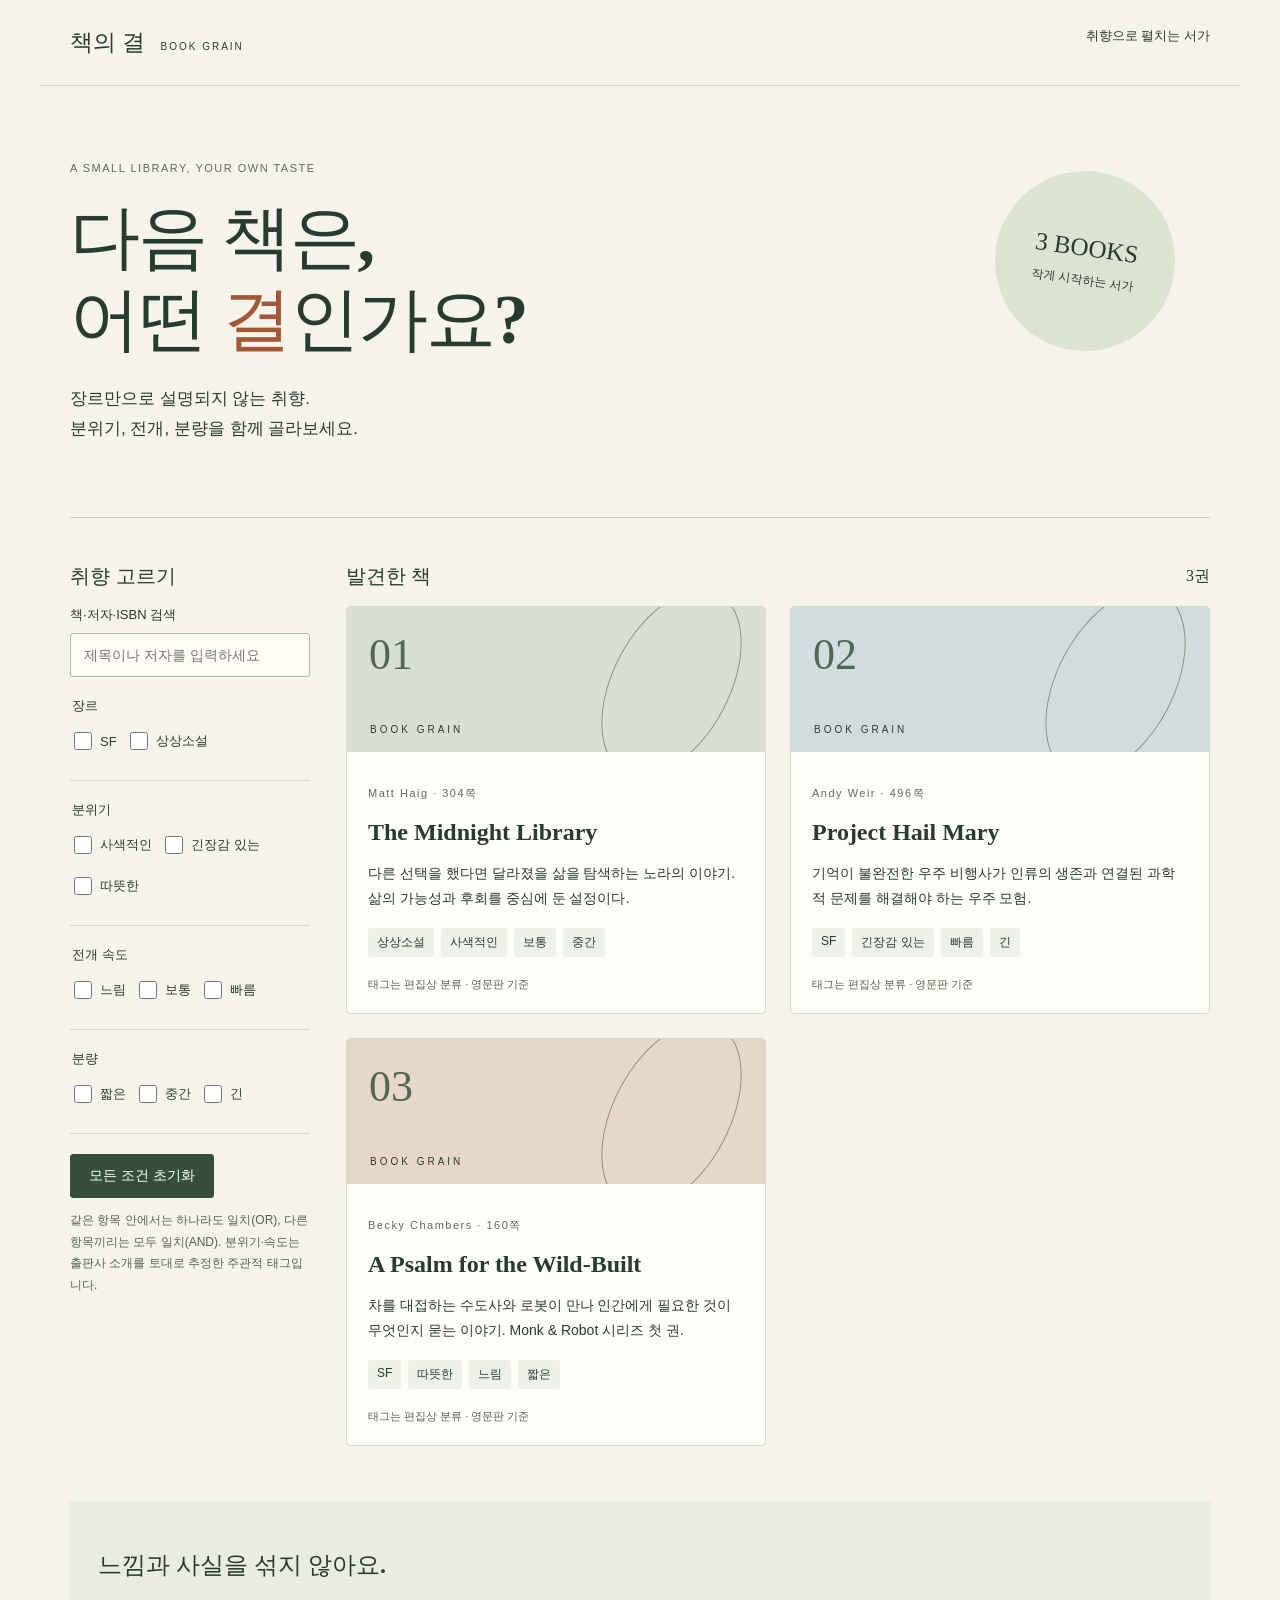
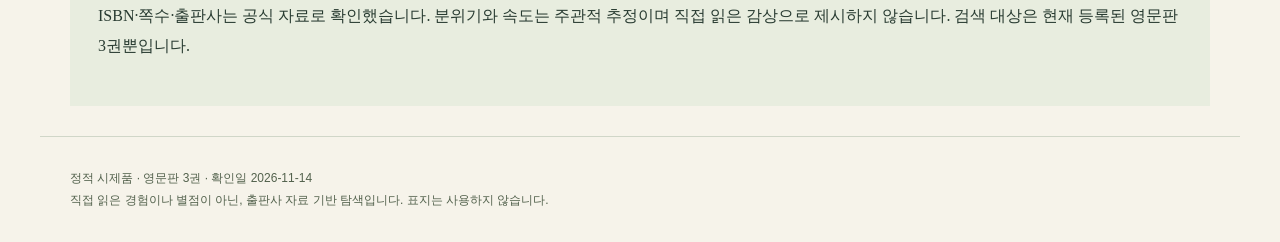
==== index.html @ 7c92354d "Deploy static book tag discovery prototype" ====
<!doctype html><html lang="ko"><head><meta name="robots" content="noindex,nofollow"><meta charset="utf-8"><meta name="viewport" content="width=device-width, initial-scale=1"><meta name="description" content="장르와 분위기를 함께 골라 찾는 작은 책 탐색 도서관. 공식 서지정보와 주관적 태그를 구분합니다."><title>취향으로 찾는 책 · 책의 결</title><link rel="stylesheet" href="./style.css"></head><body><a class="skip" href="#main">본문으로</a><header><a class="brand" href="./index.html">책의 결 <small>BOOK GRAIN</small></a><span>취향으로 펼치는 서가</span></header><main id="main"><section class="hero"><p class="eyebrow">A SMALL LIBRARY, YOUR OWN TASTE</p><h1>다음 책은,<br>어떤 <em>결</em>인가요?</h1><p class="lead">장르만으로 설명되지 않는 취향.<br>분위기, 전개, 분량을 함께 골라보세요.</p><div class="seal">3 BOOKS<br><small>작게 시작하는 서가</small></div></section><section class="workspace"><aside><h2>취향 고르기</h2><label class="searchlabel" for="q">책·저자·ISBN 검색</label><input id="q" type="search" placeholder="제목이나 저자를 입력하세요"><fieldset><legend>장르</legend><label><input type="checkbox" value="SF" name="genre"><span>SF</span></label><label><input type="checkbox" value="상상소설" name="genre"><span>상상소설</span></label></fieldset><fieldset><legend>분위기</legend><label><input type="checkbox" value="사색적인" name="mood"><span>사색적인</span></label><label><input type="checkbox" value="긴장감 있는" name="mood"><span>긴장감 있는</span></label><label><input type="checkbox" value="따뜻한" name="mood"><span>따뜻한</span></label></fieldset><fieldset><legend>전개 속도</legend><label><input type="checkbox" value="느림" name="pace"><span>느림</span></label><label><input type="checkbox" value="보통" name="pace"><span>보통</span></label><label><input type="checkbox" value="빠름" name="pace"><span>빠름</span></label></fieldset><fieldset><legend>분량</legend><label><input type="checkbox" value="짧은" name="length"><span>짧은</span></label><label><input type="checkbox" value="중간" name="length"><span>중간</span></label><label><input type="checkbox" value="긴" name="length"><span>긴</span></label></fieldset><button id="reset" type="button">모든 조건 초기화</button><p class="hint">같은 항목 안에서는 하나라도 일치(OR), 다른 항목끼리는 모두 일치(AND). 분위기·속도는 출판사 소개를 토대로 추정한 주관적 태그입니다.</p></aside><section class="results" aria-label="도서 목록"><div class="resulthead"><h2>발견한 책</h2><p id="count" role="status" aria-live="polite">3권</p></div><div id="empty" hidden>조건에 맞는 책이 없습니다. 태그를 줄이거나 초기화해 보세요.</div><div class="grid"><article class="card" data-search="The Midnight Library Matt Haig 9780525559498 상상소설 사색적인 보통 중간" data-tags="상상소설|사색적인|보통|중간"><div class="art art0" aria-hidden="true"><span>01</span><i>BOOK GRAIN</i></div><div class="cardbody"><p class="eyebrow">Matt Haig · 304쪽</p><h2><a href="books/midnight/index.html">The Midnight Library</a></h2><p>다른 선택을 했다면 달라졌을 삶을 탐색하는 노라의 이야기. 삶의 가능성과 후회를 중심에 둔 설정이다.</p><div class="tags"><span>상상소설</span><span>사색적인</span><span>보통</span><span>중간</span></div><small>태그는 편집상 분류 · 영문판 기준</small></div></article><article class="card" data-search="Project Hail Mary Andy Weir 9781529157468 SF 긴장감 있는 빠름 긴" data-tags="SF|긴장감 있는|빠름|긴"><div class="art art1" aria-hidden="true"><span>02</span><i>BOOK GRAIN</i></div><div class="cardbody"><p class="eyebrow">Andy Weir · 496쪽</p><h2><a href="books/hail-mary/index.html">Project Hail Mary</a></h2><p>기억이 불완전한 우주 비행사가 인류의 생존과 연결된 과학적 문제를 해결해야 하는 우주 모험.</p><div class="tags"><span>SF</span><span>긴장감 있는</span><span>빠름</span><span>긴</span></div><small>태그는 편집상 분류 · 영문판 기준</small></div></article><article class="card" data-search="A Psalm for the Wild-Built Becky Chambers 9781250236210 SF 따뜻한 느림 짧은" data-tags="SF|따뜻한|느림|짧은"><div class="art art2" aria-hidden="true"><span>03</span><i>BOOK GRAIN</i></div><div class="cardbody"><p class="eyebrow">Becky Chambers · 160쪽</p><h2><a href="books/psalm/index.html">A Psalm for the Wild-Built</a></h2><p>차를 대접하는 수도사와 로봇이 만나 인간에게 필요한 것이 무엇인지 묻는 이야기. Monk & Robot 시리즈 첫 권.</p><div class="tags"><span>SF</span><span>따뜻한</span><span>느림</span><span>짧은</span></div><small>태그는 편집상 분류 · 영문판 기준</small></div></article></div></section></section><section class="note"><h2>느낌과 사실을 섞지 않아요.</h2><p>ISBN·쪽수·출판사는 공식 자료로 확인했습니다. 분위기와 속도는 주관적 추정이며 직접 읽은 감상으로 제시하지 않습니다. 검색 대상은 현재 등록된 영문판 3권뿐입니다.</p></section><noscript><p>자바스크립트가 꺼져 있어 필터는 작동하지 않습니다. 모든 책의 상세 링크는 이용할 수 있습니다.</p></noscript></main><footer>정적 시제품 · 영문판 3권 · 확인일 2026-11-14<br>직접 읽은 경험이나 별점이 아닌, 출판사 자료 기반 탐색입니다. 표지는 사용하지 않습니다.</footer><script src="./app.js" defer></script></body></html>
---- style.css ----
:root{font-family:Georgia,'Noto Serif',serif;color:#283b31;background:#f6f3ea;font-synthesis:none}*{box-sizing:border-box}body{margin:0}a{color:inherit;text-underline-offset:4px}header,main,footer{max-width:1200px;margin:auto}header{padding:27px 30px;display:flex;justify-content:space-between;border-bottom:1px solid #d2d7c9;gap:16px}header>span{font:13px sans-serif}.brand{font-size:23px;font-weight:bold;text-decoration:none}.brand small{font:10px sans-serif;letter-spacing:2px;margin-left:10px}main{padding:0 30px}.hero{position:relative;padding:65px 0 55px}.eyebrow{font:11px sans-serif;letter-spacing:1.5px;color:#5c6d5d}h1{font-size:clamp(38px,6vw,70px);line-height:1.17;letter-spacing:-2px;margin:23px 0}h1 em{color:#a05836}.lead{font:17px/1.8 sans-serif}.seal{position:absolute;right:35px;top:85px;width:180px;height:180px;border-radius:50%;background:#dce3d3;display:flex;flex-direction:column;justify-content:center;align-items:center;font-size:25px;transform:rotate(8deg)}.seal small{font:12px sans-serif;margin-top:10px}.workspace{display:grid;grid-template-columns:240px 1fr;gap:36px;border-top:1px solid #c9cebf;padding-top:28px}aside h2,.resulthead h2{font-size:20px}aside{font-family:sans-serif}.searchlabel{font-size:13px;display:block;margin-bottom:9px}input[type=search]{width:100%;padding:13px;border:1px solid #aebaa8;border-radius:3px;background:#fffcf6;font:14px sans-serif;min-width:0}fieldset{border:0;border-bottom:1px solid #d3d8ca;margin:20px 0;padding:0 0 14px}legend{font-size:13px;font-weight:bold;margin-bottom:10px}fieldset label{display:inline-flex;align-items:center;gap:5px;font-size:13px;margin:0 9px 9px 0;min-height:32px;cursor:pointer}input[type=checkbox]{accent-color:#354f3c;width:18px;height:18px}button{font:14px sans-serif;padding:12px 18px;border:1px solid #354f3c;background:#354f3c;color:#fff;border-radius:3px;cursor:pointer}.hint{font:12px/1.8 sans-serif;color:#53634f}.resulthead{display:flex;align-items:center;justify-content:space-between}.grid{display:grid;grid-template-columns:repeat(2,minmax(0,1fr));gap:24px}.card{background:#fffdf7;border:1px solid #d4d9cb;border-radius:4px;overflow:hidden}.art{height:145px;background:#d9dfd0;position:relative;padding:22px;overflow:hidden}.art:after{content:'';position:absolute;width:115px;height:200px;border:1px solid #82957d;transform:rotate(28deg);right:35px;top:-25px;border-radius:50%}.art1{background:#d1dcdf}.art2{background:#e6d7c7}.art span{font-size:44px;color:#526754}.art i{position:absolute;bottom:17px;left:23px;letter-spacing:3px;font:10px sans-serif}.cardbody{padding:21px}.card h2{font-size:24px;line-height:1.2;margin:14px 0}.card h2 a{text-decoration:none}.card h2 a:hover{text-decoration:underline}.card p{font:14px/1.8 sans-serif}.card .eyebrow{font-size:11px}.tags{display:flex;flex-wrap:wrap;gap:7px;margin:17px 0}.tags span{font:12px sans-serif;background:#eef1e7;padding:6px 9px;border-radius:3px}.card small{font:11px sans-serif;color:#53634f}.note{margin:55px 0 30px;padding:28px;background:#e8eddf}.note p,.detail p{line-height:1.9}.detail{max-width:780px;padding:35px 0}.detail h1{font-size:48px;overflow-wrap:anywhere}.detail h2{margin-top:35px}dl{display:grid;grid-template-columns:140px 1fr;border-top:1px solid #c9cebf}dt,dd{padding:12px 0;border-bottom:1px solid #c9cebf;margin:0}footer{padding:30px;font:12px/1.9 sans-serif;border-top:1px solid #d0d6c8;color:#52614c}[hidden]{display:none!important}.skip{position:absolute;left:-9999px}.skip:focus{left:12px;top:12px;background:white;padding:15px;z-index:3}:focus-visible{outline:3px solid #ae6034;outline-offset:4px}#empty{padding:35px;border:1px dashed #798970;font:16px/1.7 sans-serif}@media(max-width:700px){header{padding:20px}header>span{display:none}main{padding:0 20px}.hero{padding:35px 0}.seal{display:none}.workspace{grid-template-columns:1fr;gap:15px}.grid{grid-template-columns:1fr}fieldset{display:block;margin:13px 0}.detail h1{font-size:36px}.note{padding:20px}dl{grid-template-columns:105px 1fr}.card h2{overflow-wrap:anywhere}footer{padding:20px}}
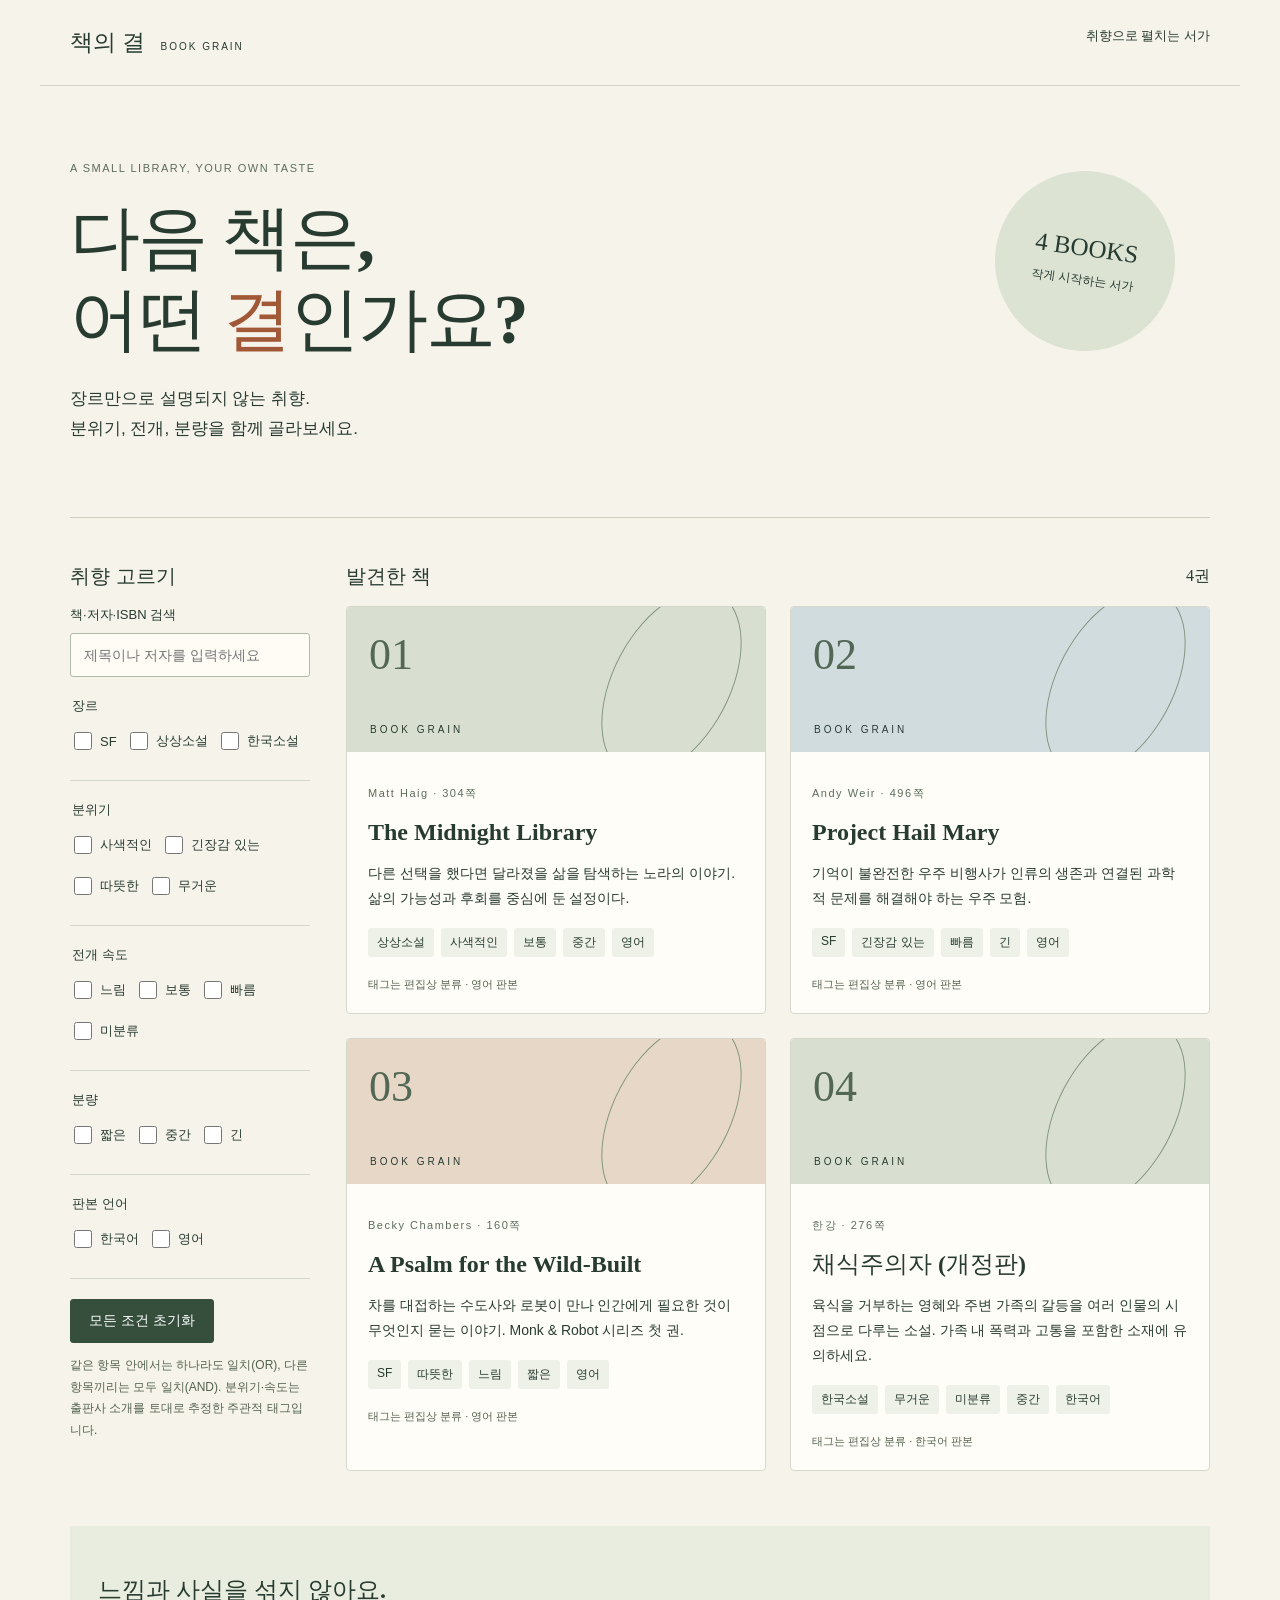
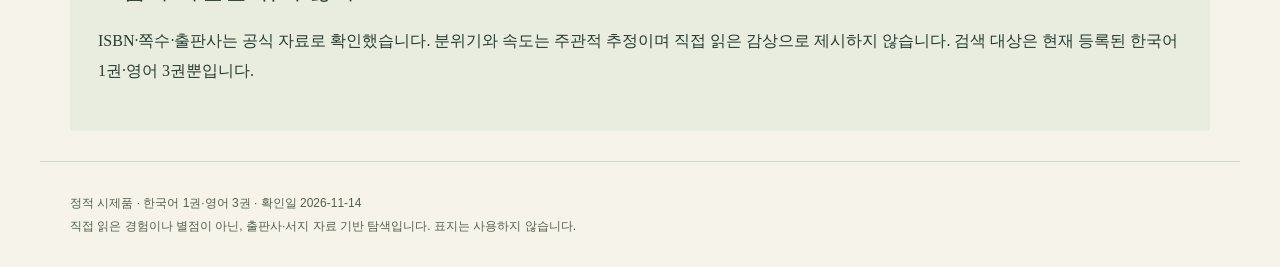
==== commit a53a4e78: "Add verified Korean edition and language filtering with versioned assets" ====
--- a/index.html
+++ b/index.html
@@ -1 +1 @@
-<!doctype html><html lang="ko"><head><meta name="robots" content="noindex,nofollow"><meta charset="utf-8"><meta name="viewport" content="width=device-width, initial-scale=1"><meta name="description" content="장르와 분위기를 함께 골라 찾는 작은 책 탐색 도서관. 공식 서지정보와 주관적 태그를 구분합니다."><title>취향으로 찾는 책 · 책의 결</title><link rel="stylesheet" href="./style.css"></head><body><a class="skip" href="#main">본문으로</a><header><a class="brand" href="./index.html">책의 결 <small>BOOK GRAIN</small></a><span>취향으로 펼치는 서가</span></header><main id="main"><section class="hero"><p class="eyebrow">A SMALL LIBRARY, YOUR OWN TASTE</p><h1>다음 책은,<br>어떤 <em>결</em>인가요?</h1><p class="lead">장르만으로 설명되지 않는 취향.<br>분위기, 전개, 분량을 함께 골라보세요.</p><div class="seal">3 BOOKS<br><small>작게 시작하는 서가</small></div></section><section class="workspace"><aside><h2>취향 고르기</h2><label class="searchlabel" for="q">책·저자·ISBN 검색</label><input id="q" type="search" placeholder="제목이나 저자를 입력하세요"><fieldset><legend>장르</legend><label><input type="checkbox" value="SF" name="genre"><span>SF</span></label><label><input type="checkbox" value="상상소설" name="genre"><span>상상소설</span></label></fieldset><fieldset><legend>분위기</legend><label><input type="checkbox" value="사색적인" name="mood"><span>사색적인</span></label><label><input type="checkbox" value="긴장감 있는" name="mood"><span>긴장감 있는</span></label><label><input type="checkbox" value="따뜻한" name="mood"><span>따뜻한</span></label></fieldset><fieldset><legend>전개 속도</legend><label><input type="checkbox" value="느림" name="pace"><span>느림</span></label><label><input type="checkbox" value="보통" name="pace"><span>보통</span></label><label><input type="checkbox" value="빠름" name="pace"><span>빠름</span></label></fieldset><fieldset><legend>분량</legend><label><input type="checkbox" value="짧은" name="length"><span>짧은</span></label><label><input type="checkbox" value="중간" name="length"><span>중간</span></label><label><input type="checkbox" value="긴" name="length"><span>긴</span></label></fieldset><button id="reset" type="button">모든 조건 초기화</button><p class="hint">같은 항목 안에서는 하나라도 일치(OR), 다른 항목끼리는 모두 일치(AND). 분위기·속도는 출판사 소개를 토대로 추정한 주관적 태그입니다.</p></aside><section class="results" aria-label="도서 목록"><div class="resulthead"><h2>발견한 책</h2><p id="count" role="status" aria-live="polite">3권</p></div><div id="empty" hidden>조건에 맞는 책이 없습니다. 태그를 줄이거나 초기화해 보세요.</div><div class="grid"><article class="card" data-search="The Midnight Library Matt Haig 9780525559498 상상소설 사색적인 보통 중간" data-tags="상상소설|사색적인|보통|중간"><div class="art art0" aria-hidden="true"><span>01</span><i>BOOK GRAIN</i></div><div class="cardbody"><p class="eyebrow">Matt Haig · 304쪽</p><h2><a href="books/midnight/index.html">The Midnight Library</a></h2><p>다른 선택을 했다면 달라졌을 삶을 탐색하는 노라의 이야기. 삶의 가능성과 후회를 중심에 둔 설정이다.</p><div class="tags"><span>상상소설</span><span>사색적인</span><span>보통</span><span>중간</span></div><small>태그는 편집상 분류 · 영문판 기준</small></div></article><article class="card" data-search="Project Hail Mary Andy Weir 9781529157468 SF 긴장감 있는 빠름 긴" data-tags="SF|긴장감 있는|빠름|긴"><div class="art art1" aria-hidden="true"><span>02</span><i>BOOK GRAIN</i></div><div class="cardbody"><p class="eyebrow">Andy Weir · 496쪽</p><h2><a href="books/hail-mary/index.html">Project Hail Mary</a></h2><p>기억이 불완전한 우주 비행사가 인류의 생존과 연결된 과학적 문제를 해결해야 하는 우주 모험.</p><div class="tags"><span>SF</span><span>긴장감 있는</span><span>빠름</span><span>긴</span></div><small>태그는 편집상 분류 · 영문판 기준</small></div></article><article class="card" data-search="A Psalm for the Wild-Built Becky Chambers 9781250236210 SF 따뜻한 느림 짧은" data-tags="SF|따뜻한|느림|짧은"><div class="art art2" aria-hidden="true"><span>03</span><i>BOOK GRAIN</i></div><div class="cardbody"><p class="eyebrow">Becky Chambers · 160쪽</p><h2><a href="books/psalm/index.html">A Psalm for the Wild-Built</a></h2><p>차를 대접하는 수도사와 로봇이 만나 인간에게 필요한 것이 무엇인지 묻는 이야기. Monk & Robot 시리즈 첫 권.</p><div class="tags"><span>SF</span><span>따뜻한</span><span>느림</span><span>짧은</span></div><small>태그는 편집상 분류 · 영문판 기준</small></div></article></div></section></section><section class="note"><h2>느낌과 사실을 섞지 않아요.</h2><p>ISBN·쪽수·출판사는 공식 자료로 확인했습니다. 분위기와 속도는 주관적 추정이며 직접 읽은 감상으로 제시하지 않습니다. 검색 대상은 현재 등록된 영문판 3권뿐입니다.</p></section><noscript><p>자바스크립트가 꺼져 있어 필터는 작동하지 않습니다. 모든 책의 상세 링크는 이용할 수 있습니다.</p></noscript></main><footer>정적 시제품 · 영문판 3권 · 확인일 2026-11-14<br>직접 읽은 경험이나 별점이 아닌, 출판사 자료 기반 탐색입니다. 표지는 사용하지 않습니다.</footer><script src="./app.js" defer></script></body></html>+<!doctype html><html lang="ko"><head><meta charset="utf-8"><meta name="robots" content="noindex,nofollow"><meta name="viewport" content="width=device-width, initial-scale=1"><meta name="description" content="장르와 분위기를 함께 골라 찾는 작은 책 탐색 도서관. 공식 서지정보와 주관적 태그를 구분합니다."><title>취향으로 찾는 책 · 책의 결</title><link rel="stylesheet" href="./style-v2.css"></head><body><a class="skip" href="#main">본문으로</a><header><a class="brand" href="./index.html">책의 결 <small>BOOK GRAIN</small></a><span>취향으로 펼치는 서가</span></header><main id="main"><section class="hero"><p class="eyebrow">A SMALL LIBRARY, YOUR OWN TASTE</p><h1>다음 책은,<br>어떤 <em>결</em>인가요?</h1><p class="lead">장르만으로 설명되지 않는 취향.<br>분위기, 전개, 분량을 함께 골라보세요.</p><div class="seal">4 BOOKS<br><small>작게 시작하는 서가</small></div></section><section class="workspace"><aside><h2>취향 고르기</h2><label class="searchlabel" for="q">책·저자·ISBN 검색</label><input id="q" type="search" placeholder="제목이나 저자를 입력하세요"><fieldset><legend>장르</legend><label><input type="checkbox" value="SF" name="genre"><span>SF</span></label><label><input type="checkbox" value="상상소설" name="genre"><span>상상소설</span></label><label><input type="checkbox" value="한국소설" name="genre"><span>한국소설</span></label></fieldset><fieldset><legend>분위기</legend><label><input type="checkbox" value="사색적인" name="mood"><span>사색적인</span></label><label><input type="checkbox" value="긴장감 있는" name="mood"><span>긴장감 있는</span></label><label><input type="checkbox" value="따뜻한" name="mood"><span>따뜻한</span></label><label><input type="checkbox" value="무거운" name="mood"><span>무거운</span></label></fieldset><fieldset><legend>전개 속도</legend><label><input type="checkbox" value="느림" name="pace"><span>느림</span></label><label><input type="checkbox" value="보통" name="pace"><span>보통</span></label><label><input type="checkbox" value="빠름" name="pace"><span>빠름</span></label><label><input type="checkbox" value="미분류" name="pace"><span>미분류</span></label></fieldset><fieldset><legend>분량</legend><label><input type="checkbox" value="짧은" name="length"><span>짧은</span></label><label><input type="checkbox" value="중간" name="length"><span>중간</span></label><label><input type="checkbox" value="긴" name="length"><span>긴</span></label></fieldset><fieldset><legend>판본 언어</legend><label><input type="checkbox" value="한국어" name="language"><span>한국어</span></label><label><input type="checkbox" value="영어" name="language"><span>영어</span></label></fieldset><button id="reset" type="button">모든 조건 초기화</button><p class="hint">같은 항목 안에서는 하나라도 일치(OR), 다른 항목끼리는 모두 일치(AND). 분위기·속도는 출판사 소개를 토대로 추정한 주관적 태그입니다.</p></aside><section class="results" aria-label="도서 목록"><div class="resulthead"><h2>발견한 책</h2><p id="count" role="status" aria-live="polite">4권</p></div><div id="empty" hidden>조건에 맞는 책이 없습니다. 태그를 줄이거나 초기화해 보세요.</div><div class="grid"><article class="card" data-search="The Midnight Library Matt Haig 9780525559498 상상소설 사색적인 보통 중간 영어" data-tags="상상소설|사색적인|보통|중간|영어"><div class="art art0" aria-hidden="true"><span>01</span><i>BOOK GRAIN</i></div><div class="cardbody"><p class="eyebrow">Matt Haig · 304쪽</p><h2><a href="books/midnight/index.html">The Midnight Library</a></h2><p>다른 선택을 했다면 달라졌을 삶을 탐색하는 노라의 이야기. 삶의 가능성과 후회를 중심에 둔 설정이다.</p><div class="tags"><span>상상소설</span><span>사색적인</span><span>보통</span><span>중간</span><span>영어</span></div><small>태그는 편집상 분류 · 영어 판본</small></div></article><article class="card" data-search="Project Hail Mary Andy Weir 9781529157468 SF 긴장감 있는 빠름 긴 영어" data-tags="SF|긴장감 있는|빠름|긴|영어"><div class="art art1" aria-hidden="true"><span>02</span><i>BOOK GRAIN</i></div><div class="cardbody"><p class="eyebrow">Andy Weir · 496쪽</p><h2><a href="books/hail-mary/index.html">Project Hail Mary</a></h2><p>기억이 불완전한 우주 비행사가 인류의 생존과 연결된 과학적 문제를 해결해야 하는 우주 모험.</p><div class="tags"><span>SF</span><span>긴장감 있는</span><span>빠름</span><span>긴</span><span>영어</span></div><small>태그는 편집상 분류 · 영어 판본</small></div></article><article class="card" data-search="A Psalm for the Wild-Built Becky Chambers 9781250236210 SF 따뜻한 느림 짧은 영어" data-tags="SF|따뜻한|느림|짧은|영어"><div class="art art2" aria-hidden="true"><span>03</span><i>BOOK GRAIN</i></div><div class="cardbody"><p class="eyebrow">Becky Chambers · 160쪽</p><h2><a href="books/psalm/index.html">A Psalm for the Wild-Built</a></h2><p>차를 대접하는 수도사와 로봇이 만나 인간에게 필요한 것이 무엇인지 묻는 이야기. Monk & Robot 시리즈 첫 권.</p><div class="tags"><span>SF</span><span>따뜻한</span><span>느림</span><span>짧은</span><span>영어</span></div><small>태그는 편집상 분류 · 영어 판본</small></div></article><article class="card" data-search="채식주의자 (개정판) 한강 9788936434595 한국소설 무거운 미분류 중간 한국어" data-tags="한국소설|무거운|미분류|중간|한국어"><div class="art art3" aria-hidden="true"><span>04</span><i>BOOK GRAIN</i></div><div class="cardbody"><p class="eyebrow">한강 · 276쪽</p><h2><a href="books/vegetarian/index.html">채식주의자 (개정판)</a></h2><p>육식을 거부하는 영혜와 주변 가족의 갈등을 여러 인물의 시점으로 다루는 소설. 가족 내 폭력과 고통을 포함한 소재에 유의하세요.</p><div class="tags"><span>한국소설</span><span>무거운</span><span>미분류</span><span>중간</span><span>한국어</span></div><small>태그는 편집상 분류 · 한국어 판본</small></div></article></div></section></section><section class="note"><h2>느낌과 사실을 섞지 않아요.</h2><p>ISBN·쪽수·출판사는 공식 자료로 확인했습니다. 분위기와 속도는 주관적 추정이며 직접 읽은 감상으로 제시하지 않습니다. 검색 대상은 현재 등록된 한국어 1권·영어 3권뿐입니다.</p></section><noscript><p>자바스크립트가 꺼져 있어 필터는 작동하지 않습니다. 모든 책의 상세 링크는 이용할 수 있습니다.</p></noscript></main><footer>정적 시제품 · 한국어 1권·영어 3권 · 확인일 2026-11-14<br>직접 읽은 경험이나 별점이 아닌, 출판사·서지 자료 기반 탐색입니다. 표지는 사용하지 않습니다.</footer><script src="./app-v2.js" defer></script></body></html>
--- a/style-v2.css
+++ b/style-v2.css
@@ -0,0 +1 @@
+:root{font-family:Georgia,'Noto Serif',serif;color:#283b31;background:#f6f3ea;font-synthesis:none}*{box-sizing:border-box}body{margin:0}a{color:inherit;text-underline-offset:4px}header,main,footer{max-width:1200px;margin:auto}header{padding:27px 30px;display:flex;justify-content:space-between;border-bottom:1px solid #d2d7c9;gap:16px}header>span{font:13px sans-serif}.brand{font-size:23px;font-weight:bold;text-decoration:none}.brand small{font:10px sans-serif;letter-spacing:2px;margin-left:10px}main{padding:0 30px}.hero{position:relative;padding:65px 0 55px}.eyebrow{font:11px sans-serif;letter-spacing:1.5px;color:#5c6d5d}h1{font-size:clamp(38px,6vw,70px);line-height:1.17;letter-spacing:-2px;margin:23px 0}h1 em{color:#a05836}.lead{font:17px/1.8 sans-serif}.seal{position:absolute;right:35px;top:85px;width:180px;height:180px;border-radius:50%;background:#dce3d3;display:flex;flex-direction:column;justify-content:center;align-items:center;font-size:25px;transform:rotate(8deg)}.seal small{font:12px sans-serif;margin-top:10px}.workspace{display:grid;grid-template-columns:240px 1fr;gap:36px;border-top:1px solid #c9cebf;padding-top:28px}aside h2,.resulthead h2{font-size:20px}aside{font-family:sans-serif}.searchlabel{font-size:13px;display:block;margin-bottom:9px}input[type=search]{width:100%;padding:13px;border:1px solid #aebaa8;border-radius:3px;background:#fffcf6;font:14px sans-serif;min-width:0}fieldset{border:0;border-bottom:1px solid #d3d8ca;margin:20px 0;padding:0 0 14px}legend{font-size:13px;font-weight:bold;margin-bottom:10px}fieldset label{display:inline-flex;align-items:center;gap:5px;font-size:13px;margin:0 9px 9px 0;min-height:32px;cursor:pointer}input[type=checkbox]{accent-color:#354f3c;width:18px;height:18px}button{font:14px sans-serif;padding:12px 18px;border:1px solid #354f3c;background:#354f3c;color:#fff;border-radius:3px;cursor:pointer}.hint{font:12px/1.8 sans-serif;color:#53634f}.resulthead{display:flex;align-items:center;justify-content:space-between}.grid{display:grid;grid-template-columns:repeat(2,minmax(0,1fr));gap:24px}.card{background:#fffdf7;border:1px solid #d4d9cb;border-radius:4px;overflow:hidden}.art{height:145px;background:#d9dfd0;position:relative;padding:22px;overflow:hidden}.art:after{content:'';position:absolute;width:115px;height:200px;border:1px solid #82957d;transform:rotate(28deg);right:35px;top:-25px;border-radius:50%}.art1{background:#d1dcdf}.art2{background:#e6d7c7}.art span{font-size:44px;color:#526754}.art i{position:absolute;bottom:17px;left:23px;letter-spacing:3px;font:10px sans-serif}.cardbody{padding:21px}.card h2{font-size:24px;line-height:1.2;margin:14px 0}.card h2 a{text-decoration:none}.card h2 a:hover{text-decoration:underline}.card p{font:14px/1.8 sans-serif}.card .eyebrow{font-size:11px}.tags{display:flex;flex-wrap:wrap;gap:7px;margin:17px 0}.tags span{font:12px sans-serif;background:#eef1e7;padding:6px 9px;border-radius:3px}.card small{font:11px sans-serif;color:#53634f}.note{margin:55px 0 30px;padding:28px;background:#e8eddf}.note p,.detail p{line-height:1.9}.detail{max-width:780px;padding:35px 0}.detail h1{font-size:48px;overflow-wrap:anywhere}.detail h2{margin-top:35px}dl{display:grid;grid-template-columns:140px 1fr;border-top:1px solid #c9cebf}dt,dd{padding:12px 0;border-bottom:1px solid #c9cebf;margin:0}footer{padding:30px;font:12px/1.9 sans-serif;border-top:1px solid #d0d6c8;color:#52614c}[hidden]{display:none!important}.skip{position:absolute;left:-9999px}.skip:focus{left:12px;top:12px;background:white;padding:15px;z-index:3}:focus-visible{outline:3px solid #ae6034;outline-offset:4px}#empty{padding:35px;border:1px dashed #798970;font:16px/1.7 sans-serif}@media(max-width:700px){header{padding:20px}header>span{display:none}main{padding:0 20px}.hero{padding:35px 0}.seal{display:none}.workspace{grid-template-columns:1fr;gap:15px}.grid{grid-template-columns:1fr}fieldset{display:block;margin:13px 0}.detail h1{font-size:36px}.note{padding:20px}dl{grid-template-columns:105px 1fr}.card h2{overflow-wrap:anywhere}footer{padding:20px}}
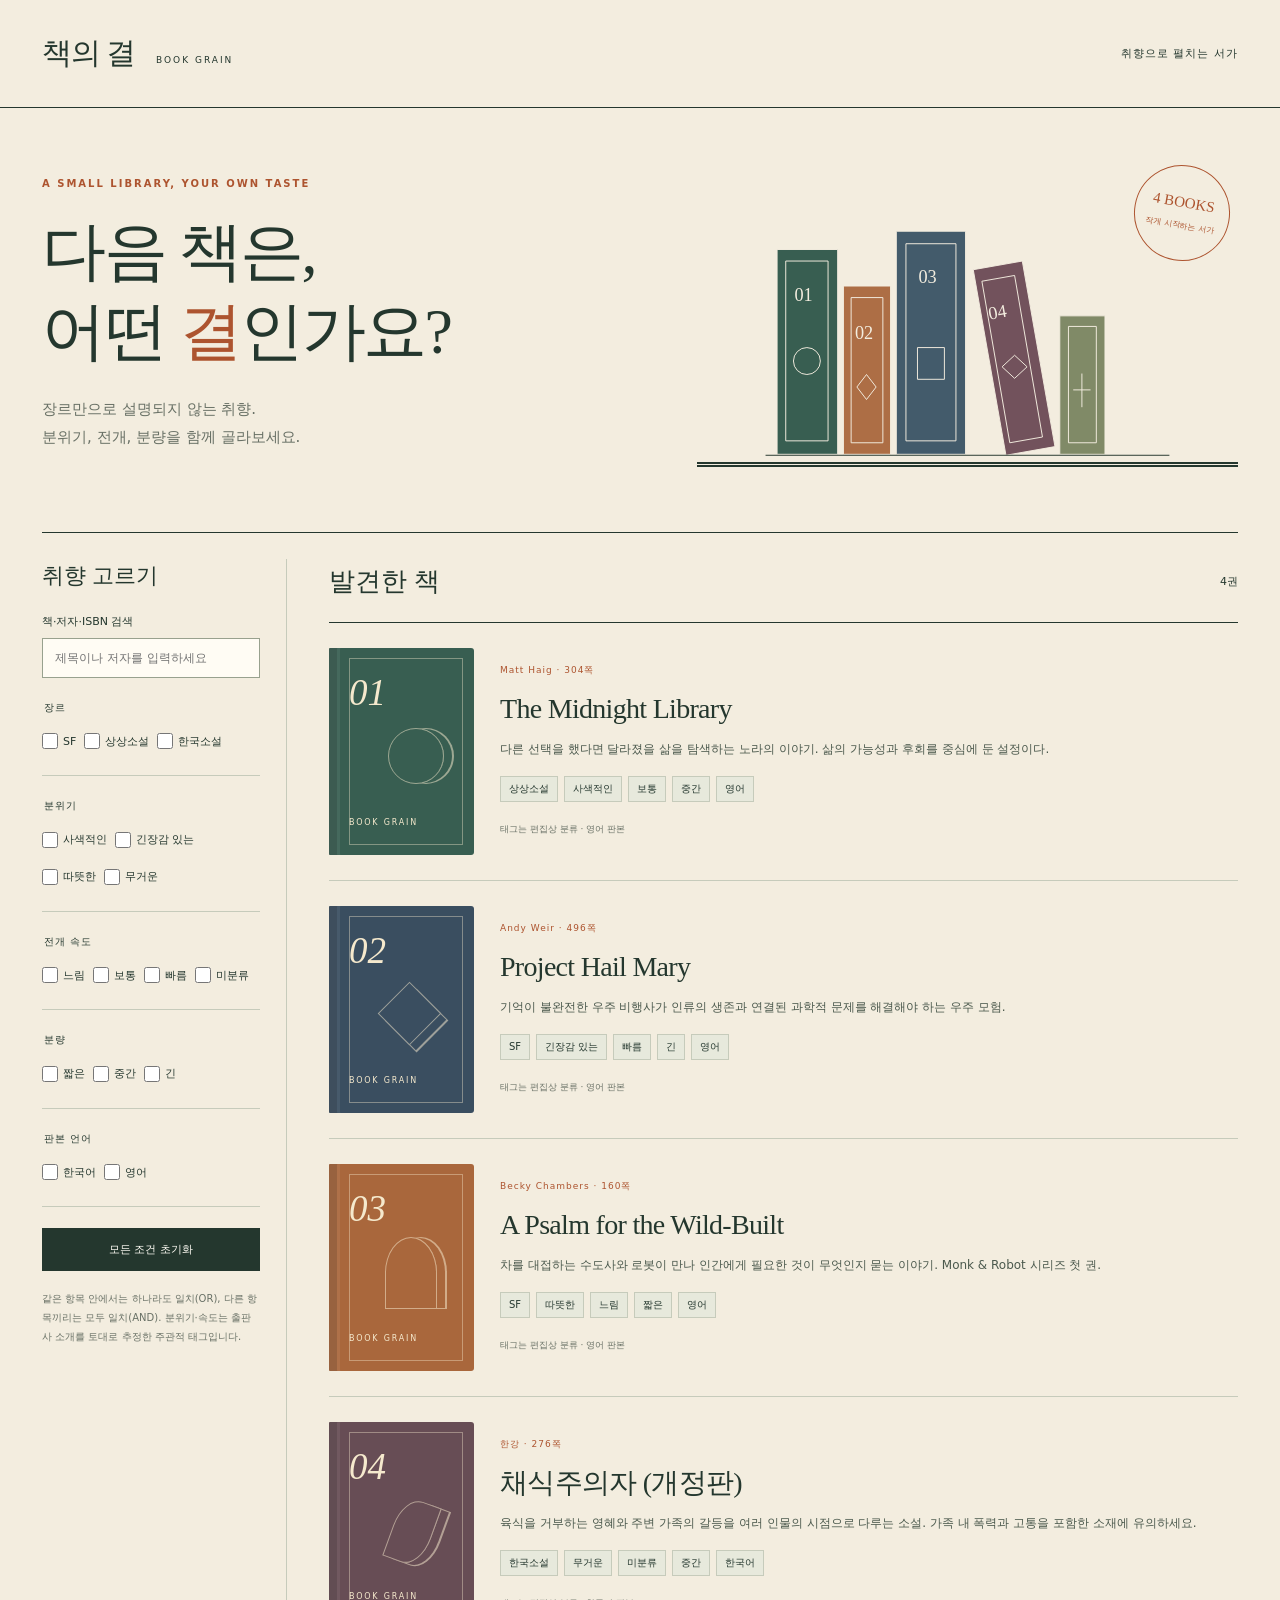
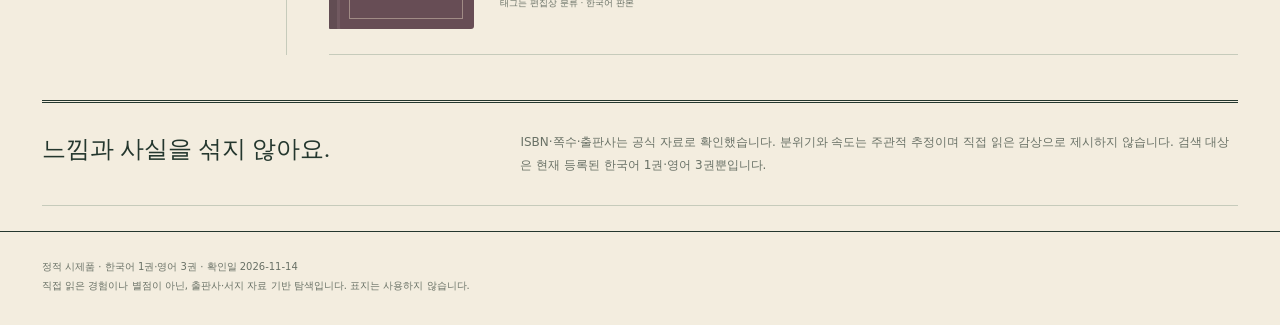
==== commit 9b74c51d: "Design Book Grain as a literary shelf and faceted library catalog" ====
--- a/index.html
+++ b/index.html
@@ -1 +1 @@
-<!doctype html><html lang="ko"><head><meta charset="utf-8"><meta name="robots" content="noindex,nofollow"><meta name="viewport" content="width=device-width, initial-scale=1"><meta name="description" content="장르와 분위기를 함께 골라 찾는 작은 책 탐색 도서관. 공식 서지정보와 주관적 태그를 구분합니다."><title>취향으로 찾는 책 · 책의 결</title><link rel="stylesheet" href="./style-v2.css"></head><body><a class="skip" href="#main">본문으로</a><header><a class="brand" href="./index.html">책의 결 <small>BOOK GRAIN</small></a><span>취향으로 펼치는 서가</span></header><main id="main"><section class="hero"><p class="eyebrow">A SMALL LIBRARY, YOUR OWN TASTE</p><h1>다음 책은,<br>어떤 <em>결</em>인가요?</h1><p class="lead">장르만으로 설명되지 않는 취향.<br>분위기, 전개, 분량을 함께 골라보세요.</p><div class="seal">4 BOOKS<br><small>작게 시작하는 서가</small></div></section><section class="workspace"><aside><h2>취향 고르기</h2><label class="searchlabel" for="q">책·저자·ISBN 검색</label><input id="q" type="search" placeholder="제목이나 저자를 입력하세요"><fieldset><legend>장르</legend><label><input type="checkbox" value="SF" name="genre"><span>SF</span></label><label><input type="checkbox" value="상상소설" name="genre"><span>상상소설</span></label><label><input type="checkbox" value="한국소설" name="genre"><span>한국소설</span></label></fieldset><fieldset><legend>분위기</legend><label><input type="checkbox" value="사색적인" name="mood"><span>사색적인</span></label><label><input type="checkbox" value="긴장감 있는" name="mood"><span>긴장감 있는</span></label><label><input type="checkbox" value="따뜻한" name="mood"><span>따뜻한</span></label><label><input type="checkbox" value="무거운" name="mood"><span>무거운</span></label></fieldset><fieldset><legend>전개 속도</legend><label><input type="checkbox" value="느림" name="pace"><span>느림</span></label><label><input type="checkbox" value="보통" name="pace"><span>보통</span></label><label><input type="checkbox" value="빠름" name="pace"><span>빠름</span></label><label><input type="checkbox" value="미분류" name="pace"><span>미분류</span></label></fieldset><fieldset><legend>분량</legend><label><input type="checkbox" value="짧은" name="length"><span>짧은</span></label><label><input type="checkbox" value="중간" name="length"><span>중간</span></label><label><input type="checkbox" value="긴" name="length"><span>긴</span></label></fieldset><fieldset><legend>판본 언어</legend><label><input type="checkbox" value="한국어" name="language"><span>한국어</span></label><label><input type="checkbox" value="영어" name="language"><span>영어</span></label></fieldset><button id="reset" type="button">모든 조건 초기화</button><p class="hint">같은 항목 안에서는 하나라도 일치(OR), 다른 항목끼리는 모두 일치(AND). 분위기·속도는 출판사 소개를 토대로 추정한 주관적 태그입니다.</p></aside><section class="results" aria-label="도서 목록"><div class="resulthead"><h2>발견한 책</h2><p id="count" role="status" aria-live="polite">4권</p></div><div id="empty" hidden>조건에 맞는 책이 없습니다. 태그를 줄이거나 초기화해 보세요.</div><div class="grid"><article class="card" data-search="The Midnight Library Matt Haig 9780525559498 상상소설 사색적인 보통 중간 영어" data-tags="상상소설|사색적인|보통|중간|영어"><div class="art art0" aria-hidden="true"><span>01</span><i>BOOK GRAIN</i></div><div class="cardbody"><p class="eyebrow">Matt Haig · 304쪽</p><h2><a href="books/midnight/index.html">The Midnight Library</a></h2><p>다른 선택을 했다면 달라졌을 삶을 탐색하는 노라의 이야기. 삶의 가능성과 후회를 중심에 둔 설정이다.</p><div class="tags"><span>상상소설</span><span>사색적인</span><span>보통</span><span>중간</span><span>영어</span></div><small>태그는 편집상 분류 · 영어 판본</small></div></article><article class="card" data-search="Project Hail Mary Andy Weir 9781529157468 SF 긴장감 있는 빠름 긴 영어" data-tags="SF|긴장감 있는|빠름|긴|영어"><div class="art art1" aria-hidden="true"><span>02</span><i>BOOK GRAIN</i></div><div class="cardbody"><p class="eyebrow">Andy Weir · 496쪽</p><h2><a href="books/hail-mary/index.html">Project Hail Mary</a></h2><p>기억이 불완전한 우주 비행사가 인류의 생존과 연결된 과학적 문제를 해결해야 하는 우주 모험.</p><div class="tags"><span>SF</span><span>긴장감 있는</span><span>빠름</span><span>긴</span><span>영어</span></div><small>태그는 편집상 분류 · 영어 판본</small></div></article><article class="card" data-search="A Psalm for the Wild-Built Becky Chambers 9781250236210 SF 따뜻한 느림 짧은 영어" data-tags="SF|따뜻한|느림|짧은|영어"><div class="art art2" aria-hidden="true"><span>03</span><i>BOOK GRAIN</i></div><div class="cardbody"><p class="eyebrow">Becky Chambers · 160쪽</p><h2><a href="books/psalm/index.html">A Psalm for the Wild-Built</a></h2><p>차를 대접하는 수도사와 로봇이 만나 인간에게 필요한 것이 무엇인지 묻는 이야기. Monk & Robot 시리즈 첫 권.</p><div class="tags"><span>SF</span><span>따뜻한</span><span>느림</span><span>짧은</span><span>영어</span></div><small>태그는 편집상 분류 · 영어 판본</small></div></article><article class="card" data-search="채식주의자 (개정판) 한강 9788936434595 한국소설 무거운 미분류 중간 한국어" data-tags="한국소설|무거운|미분류|중간|한국어"><div class="art art3" aria-hidden="true"><span>04</span><i>BOOK GRAIN</i></div><div class="cardbody"><p class="eyebrow">한강 · 276쪽</p><h2><a href="books/vegetarian/index.html">채식주의자 (개정판)</a></h2><p>육식을 거부하는 영혜와 주변 가족의 갈등을 여러 인물의 시점으로 다루는 소설. 가족 내 폭력과 고통을 포함한 소재에 유의하세요.</p><div class="tags"><span>한국소설</span><span>무거운</span><span>미분류</span><span>중간</span><span>한국어</span></div><small>태그는 편집상 분류 · 한국어 판본</small></div></article></div></section></section><section class="note"><h2>느낌과 사실을 섞지 않아요.</h2><p>ISBN·쪽수·출판사는 공식 자료로 확인했습니다. 분위기와 속도는 주관적 추정이며 직접 읽은 감상으로 제시하지 않습니다. 검색 대상은 현재 등록된 한국어 1권·영어 3권뿐입니다.</p></section><noscript><p>자바스크립트가 꺼져 있어 필터는 작동하지 않습니다. 모든 책의 상세 링크는 이용할 수 있습니다.</p></noscript></main><footer>정적 시제품 · 한국어 1권·영어 3권 · 확인일 2026-11-14<br>직접 읽은 경험이나 별점이 아닌, 출판사·서지 자료 기반 탐색입니다. 표지는 사용하지 않습니다.</footer><script src="./app-v2.js" defer></script></body></html>+<!doctype html><html lang="ko"><head><meta charset="utf-8"><meta name="robots" content="noindex,nofollow"><meta name="viewport" content="width=device-width, initial-scale=1"><meta name="description" content="장르와 분위기를 함께 골라 찾는 작은 책 탐색 도서관. 공식 서지정보와 주관적 태그를 구분합니다."><title>취향으로 찾는 책 · 책의 결</title><link rel="stylesheet" href="./theme-v3.css"></head><body><a class="skip" href="#main">본문으로</a><header><a class="brand" href="./index.html">책의 결 <small>BOOK GRAIN</small></a><span>취향으로 펼치는 서가</span></header><main id="main"><section class="hero"><div class="hero-copy"><p class="eyebrow">A SMALL LIBRARY, YOUR OWN TASTE</p><h1>다음 책은,<br>어떤 <em>결</em>인가요?</h1><p class="lead">장르만으로 설명되지 않는 취향.<br>분위기, 전개, 분량을 함께 골라보세요.</p></div><div class="shelf-art"><svg class="theme-art" viewBox="0 0 420 260" aria-hidden="true" xmlns="http://www.w3.org/2000/svg"><g stroke="#f3eddf" stroke-width="1"><path d="M12 39h63v213H12z" fill="#385e51"/><path d="M21 51h44v187H21z" fill="none"/><path d="M81 77h49v175H81z" fill="#ad6e45"/><path d="M89 89h33v151H89z" fill="none"/><path d="M136 20h72v232h-72z" fill="#435b6b"/><path d="M146 33h52v205h-52z" fill="none"/><path d="m216 60 51-9 34 193-51 9z" fill="#72525c"/><path d="m225 72 34-6 29 168-34 6z" fill="none"/><path d="M306 108h47v144h-47z" fill="#808a67"/><path d="M315 119h29v121h-29z" fill="none"/></g><g fill="#f3eddf" font-family="Georgia,serif" font-size="19"><text x="30" y="93">01</text><text x="93" y="132">02</text><text x="159" y="74">03</text><text x="233" y="112" transform="rotate(-10 233 112)">04</text></g><g fill="none" stroke="#f3eddf" stroke-width="1"><circle cx="43" cy="155" r="14"/><path d="m105 169 10 13-10 13-10-13zM158 141h28v33h-28zM246 161l13-12 13 12-13 12zM329 168v35m-9-18h18"/></g><path d="M0 253h420" stroke="#24372e"/></svg><div class="seal">4 BOOKS<br><small>작게 시작하는 서가</small></div></div></section><section class="workspace"><aside><h2>취향 고르기</h2><label class="searchlabel" for="q">책·저자·ISBN 검색</label><input id="q" type="search" placeholder="제목이나 저자를 입력하세요"><fieldset><legend>장르</legend><label><input type="checkbox" value="SF" name="genre"><span>SF</span></label><label><input type="checkbox" value="상상소설" name="genre"><span>상상소설</span></label><label><input type="checkbox" value="한국소설" name="genre"><span>한국소설</span></label></fieldset><fieldset><legend>분위기</legend><label><input type="checkbox" value="사색적인" name="mood"><span>사색적인</span></label><label><input type="checkbox" value="긴장감 있는" name="mood"><span>긴장감 있는</span></label><label><input type="checkbox" value="따뜻한" name="mood"><span>따뜻한</span></label><label><input type="checkbox" value="무거운" name="mood"><span>무거운</span></label></fieldset><fieldset><legend>전개 속도</legend><label><input type="checkbox" value="느림" name="pace"><span>느림</span></label><label><input type="checkbox" value="보통" name="pace"><span>보통</span></label><label><input type="checkbox" value="빠름" name="pace"><span>빠름</span></label><label><input type="checkbox" value="미분류" name="pace"><span>미분류</span></label></fieldset><fieldset><legend>분량</legend><label><input type="checkbox" value="짧은" name="length"><span>짧은</span></label><label><input type="checkbox" value="중간" name="length"><span>중간</span></label><label><input type="checkbox" value="긴" name="length"><span>긴</span></label></fieldset><fieldset><legend>판본 언어</legend><label><input type="checkbox" value="한국어" name="language"><span>한국어</span></label><label><input type="checkbox" value="영어" name="language"><span>영어</span></label></fieldset><button id="reset" type="button">모든 조건 초기화</button><p class="hint">같은 항목 안에서는 하나라도 일치(OR), 다른 항목끼리는 모두 일치(AND). 분위기·속도는 출판사 소개를 토대로 추정한 주관적 태그입니다.</p></aside><section class="results" aria-label="도서 목록"><div class="resulthead"><h2>발견한 책</h2><p id="count" role="status" aria-live="polite">4권</p></div><div id="empty" hidden>조건에 맞는 책이 없습니다. 태그를 줄이거나 초기화해 보세요.</div><div class="grid"><article class="card" data-search="The Midnight Library Matt Haig 9780525559498 상상소설 사색적인 보통 중간 영어" data-tags="상상소설|사색적인|보통|중간|영어"><div class="art art0" aria-hidden="true"><span>01</span><i>BOOK GRAIN</i></div><div class="cardbody"><p class="eyebrow">Matt Haig · 304쪽</p><h2><a href="books/midnight/index.html">The Midnight Library</a></h2><p>다른 선택을 했다면 달라졌을 삶을 탐색하는 노라의 이야기. 삶의 가능성과 후회를 중심에 둔 설정이다.</p><div class="tags"><span>상상소설</span><span>사색적인</span><span>보통</span><span>중간</span><span>영어</span></div><small>태그는 편집상 분류 · 영어 판본</small></div></article><article class="card" data-search="Project Hail Mary Andy Weir 9781529157468 SF 긴장감 있는 빠름 긴 영어" data-tags="SF|긴장감 있는|빠름|긴|영어"><div class="art art1" aria-hidden="true"><span>02</span><i>BOOK GRAIN</i></div><div class="cardbody"><p class="eyebrow">Andy Weir · 496쪽</p><h2><a href="books/hail-mary/index.html">Project Hail Mary</a></h2><p>기억이 불완전한 우주 비행사가 인류의 생존과 연결된 과학적 문제를 해결해야 하는 우주 모험.</p><div class="tags"><span>SF</span><span>긴장감 있는</span><span>빠름</span><span>긴</span><span>영어</span></div><small>태그는 편집상 분류 · 영어 판본</small></div></article><article class="card" data-search="A Psalm for the Wild-Built Becky Chambers 9781250236210 SF 따뜻한 느림 짧은 영어" data-tags="SF|따뜻한|느림|짧은|영어"><div class="art art2" aria-hidden="true"><span>03</span><i>BOOK GRAIN</i></div><div class="cardbody"><p class="eyebrow">Becky Chambers · 160쪽</p><h2><a href="books/psalm/index.html">A Psalm for the Wild-Built</a></h2><p>차를 대접하는 수도사와 로봇이 만나 인간에게 필요한 것이 무엇인지 묻는 이야기. Monk & Robot 시리즈 첫 권.</p><div class="tags"><span>SF</span><span>따뜻한</span><span>느림</span><span>짧은</span><span>영어</span></div><small>태그는 편집상 분류 · 영어 판본</small></div></article><article class="card" data-search="채식주의자 (개정판) 한강 9788936434595 한국소설 무거운 미분류 중간 한국어" data-tags="한국소설|무거운|미분류|중간|한국어"><div class="art art3" aria-hidden="true"><span>04</span><i>BOOK GRAIN</i></div><div class="cardbody"><p class="eyebrow">한강 · 276쪽</p><h2><a href="books/vegetarian/index.html">채식주의자 (개정판)</a></h2><p>육식을 거부하는 영혜와 주변 가족의 갈등을 여러 인물의 시점으로 다루는 소설. 가족 내 폭력과 고통을 포함한 소재에 유의하세요.</p><div class="tags"><span>한국소설</span><span>무거운</span><span>미분류</span><span>중간</span><span>한국어</span></div><small>태그는 편집상 분류 · 한국어 판본</small></div></article></div></section></section><section class="note"><h2>느낌과 사실을 섞지 않아요.</h2><p>ISBN·쪽수·출판사는 공식 자료로 확인했습니다. 분위기와 속도는 주관적 추정이며 직접 읽은 감상으로 제시하지 않습니다. 검색 대상은 현재 등록된 한국어 1권·영어 3권뿐입니다.</p></section><noscript><p>자바스크립트가 꺼져 있어 필터는 작동하지 않습니다. 모든 책의 상세 링크는 이용할 수 있습니다.</p></noscript></main><footer>정적 시제품 · 한국어 1권·영어 3권 · 확인일 2026-11-14<br>직접 읽은 경험이나 별점이 아닌, 출판사·서지 자료 기반 탐색입니다. 표지는 사용하지 않습니다.</footer><script src="./app-v2.js" defer></script></body></html>
--- a/theme-v3.css
+++ b/theme-v3.css
@@ -0,0 +1 @@
+:root{--paper:#f3eddf;--ink:#24372e;--muted:#697166;--line:#c6cbbb;--accent:#ad542f;font:16px/1.75 Georgia,'Batang','AppleMyungjo',serif;color:var(--ink);background:var(--paper);font-synthesis:none}*{box-sizing:border-box}body{margin:0}a{color:inherit;text-underline-offset:4px}a:hover{color:var(--accent)}header,main,footer{max-width:1290px;margin:auto;padding-left:42px;padding-right:42px}header{display:flex;justify-content:space-between;align-items:center;padding-top:27px;padding-bottom:27px;border-bottom:1px solid var(--ink);gap:20px}.brand{font-size:30px;font-weight:700;letter-spacing:-1.2px;text-decoration:none}.brand small{font:9px/1.5 system-ui,sans-serif;letter-spacing:2px;display:inline-block;margin-left:15px}header>span{font:11px system-ui,sans-serif;letter-spacing:1px}.hero{display:grid;grid-template-columns:1.1fr 1fr;gap:60px;align-items:center;padding:57px 0 65px}.eyebrow{font:10px/1.7 system-ui,sans-serif;letter-spacing:2px;color:var(--accent);font-weight:600}h1{font-size:clamp(40px,5vw,67px);line-height:1.25;letter-spacing:-2.5px;font-weight:400;margin:20px 0 23px}h1 em{font-weight:400;color:var(--accent)}.lead{font:15px/1.9 system-ui,sans-serif;color:var(--muted)}.shelf-art{position:relative;align-self:stretch;display:flex;flex-direction:column;justify-content:end;border-bottom:5px double var(--ink);padding:25px 0 0}.theme-art{width:100%;height:auto;max-height:250px;display:block}.seal{position:absolute;right:8px;top:0;border:1px solid var(--accent);color:var(--accent);border-radius:50%;width:96px;height:96px;display:flex;flex-direction:column;align-items:center;justify-content:center;font-size:15px;line-height:1.3;transform:rotate(10deg);background:var(--paper)}.seal small{font:8px/1.6 system-ui,sans-serif;margin-top:8px}.workspace{display:grid;grid-template-columns:245px minmax(0,1fr);gap:42px;border-top:1px solid var(--ink);padding-top:26px}.workspace>aside{font-family:system-ui,sans-serif;padding-right:26px;border-right:1px solid var(--line)}.workspace>aside h2{font:400 22px/1.5 'Batang','AppleMyungjo',Georgia,serif;margin:0 0 20px}.searchlabel{font-size:11px;display:block;margin-bottom:7px}input[type=search]{width:100%;min-width:0;background:#fffcf4;border:1px solid #98a18e;border-radius:0;padding:12px;font:12px system-ui,sans-serif;color:var(--ink)}fieldset{border:0;border-bottom:1px solid var(--line);margin:21px 0;padding:0 0 13px}legend{font-size:10px;font-weight:700;letter-spacing:.8px;margin-bottom:9px}fieldset label{display:inline-flex;align-items:center;gap:5px;font-size:11px;cursor:pointer;margin:0 8px 5px 0;min-height:32px}input[type=checkbox]{accent-color:var(--ink);width:16px;height:16px;margin:0;flex-shrink:0}button{font:11px system-ui,sans-serif;padding:13px 16px;background:var(--ink);border:1px solid var(--ink);color:#fffdf5;border-radius:0;cursor:pointer;width:100%;min-height:42px}.hint{font:10px/1.9 system-ui,sans-serif;color:var(--muted);margin-top:18px}.resulthead{display:flex;justify-content:space-between;align-items:center;gap:16px;padding:0 0 18px;border-bottom:1px solid var(--ink)}.resulthead h2{font-weight:400;font-size:26px;margin:0}.resulthead p{font:11px system-ui,sans-serif;margin:0}.grid{display:grid;grid-template-columns:1fr;gap:0}.card{display:grid;grid-template-columns:145px minmax(0,1fr);border-bottom:1px solid var(--line);padding:25px 0;gap:26px;overflow:hidden;align-items:stretch}.art{--spine:#385e51;position:relative;min-height:207px;background:var(--spine);color:#f5e9cd;box-shadow:inset 8px 0 #0002,inset 11px 0 #fff1;padding:26px 20px;display:flex;flex-direction:column;justify-content:space-between;border-radius:1px 3px 3px 1px;isolation:isolate}.art:before{content:'';position:absolute;inset:10px 11px 10px 20px;border:1px solid #f5e9cd66;z-index:-1}.art:after{content:'';position:absolute;width:54px;height:54px;right:30px;top:80px;border:1px solid #f5e9cd88;border-radius:50%;box-shadow:9px 0 0 -1px var(--spine),10px 0 #f5e9cd88}.art1{--spine:#3a4e60}.art1:after{border-radius:0;transform:rotate(45deg);width:43px;height:43px;top:85px;right:42px}.art2{--spine:#a9673c}.art2:after{border-radius:50% 50% 0 0;width:50px;height:70px;top:73px;right:37px}.art3{--spine:#674d55}.art3:after{border-radius:50% 0;width:38px;height:62px;top:78px;right:42px;transform:rotate(20deg)}.art span{font:italic 37px/1 Georgia,serif}.art i{font:8px/1.5 system-ui,sans-serif;letter-spacing:1.8px}.cardbody{min-width:0;align-self:center}.card h2{font-size:28px;font-weight:400;line-height:1.25;letter-spacing:-.7px;margin:11px 0 12px;overflow-wrap:anywhere}.card h2 a{text-decoration:none}.card h2 a:hover{text-decoration:underline}.card p{font:12px/1.9 system-ui,sans-serif;color:#4b594d;margin:0 0 12px}.card p.eyebrow{font-size:9px;letter-spacing:1px;color:var(--accent)}.tags{display:flex;flex-wrap:wrap;gap:6px;margin:16px 0 11px}.tags span{font:10px/1.4 system-ui,sans-serif;padding:5px 8px;border:1px solid var(--line);background:#e7e9dc}.card small{font:9px/1.6 system-ui,sans-serif;color:var(--muted)}.note{display:grid;grid-template-columns:1fr 1.6fr;gap:30px;padding:28px 0;margin:45px 0 25px;border-top:3px double var(--ink);border-bottom:1px solid var(--line)}.note h2{font-weight:400;font-size:24px;line-height:1.5;margin:0}.note p{font:12px/1.9 system-ui,sans-serif;color:var(--muted);margin:0}.detail{max-width:850px;margin:0 auto;padding:35px 0 55px}.detail h1{font-size:clamp(36px,5vw,60px);overflow-wrap:anywhere;line-height:1.2;border-bottom:1px solid var(--ink);padding-bottom:28px}.detail p{font:14px/1.95 system-ui,sans-serif;overflow-wrap:anywhere}.detail .eyebrow{font-size:10px;letter-spacing:1.5px}.detail .lead{font-family:Georgia,serif;font-size:22px}.detail h2{font-size:24px;font-weight:400;margin-top:35px}.detail a{font-size:13px;overflow-wrap:anywhere}main>a{display:inline-block;font:11px/1.6 system-ui,sans-serif;margin-top:28px}dl{display:grid;grid-template-columns:160px 1fr;border-top:2px solid var(--ink);font:13px/1.8 system-ui,sans-serif}dt,dd{padding:14px 12px;margin:0;border-bottom:1px solid var(--line)}dt{color:var(--muted);background:#e8e9dd}dd{padding-left:25px;overflow-wrap:anywhere}footer{font:10px/1.9 system-ui,sans-serif;color:var(--muted);border-top:1px solid var(--ink);padding-top:25px;padding-bottom:30px}[hidden]{display:none!important}#empty{font:13px/1.8 system-ui,sans-serif;padding:30px 20px;border:1px dashed #8d9a82;margin-top:20px}.skip{position:absolute;top:-100px;left:12px;background:#fff;padding:12px;z-index:5}.skip:focus{top:12px}:focus-visible{outline:3px solid var(--accent);outline-offset:4px}@media(max-width:900px){header,main,footer{padding-left:26px;padding-right:26px}.hero{gap:30px}.workspace{grid-template-columns:210px minmax(0,1fr);gap:25px}.workspace>aside{padding-right:20px}.card{grid-template-columns:110px minmax(0,1fr);gap:20px}.art{padding:23px 16px;min-height:207px}.art:before{inset:9px 9px 9px 16px}.art:after{right:22px;width:43px}.art1:after,.art2:after,.art3:after{right:25px}.card h2{font-size:25px}.seal{width:80px;height:80px;font-size:12px}.seal small{font-size:7px}}@media(max-width:650px){header,main,footer{padding-left:20px;padding-right:20px}header{padding-top:20px;padding-bottom:20px}.brand{font-size:27px}.brand small{font-size:8px;margin-left:8px}header>span{display:none}.hero{grid-template-columns:1fr;gap:20px;padding:34px 0 38px}h1{font-size:45px;margin:17px 0}.lead{font-size:14px}.shelf-art{height:150px;padding:0 60px 0 0}.theme-art{height:145px;width:100%}.seal{top:8px;right:0;transform:rotate(8deg)}.workspace{grid-template-columns:1fr;padding-top:22px;gap:22px}.workspace>aside{border:1px solid var(--line);padding:20px;background:#e9eadf;display:grid;grid-template-columns:1fr 1fr;gap:10px 20px}.workspace>aside h2,.searchlabel,#q,.hint,#reset{grid-column:1/-1}.workspace>aside h2{font-size:22px;margin:0}.searchlabel{margin:0}fieldset{margin:5px 0 0;padding-bottom:7px}legend{font-size:10px}fieldset label{font-size:10px;gap:4px;margin-right:5px}.hint{font-size:9px;margin:0}.resulthead h2{font-size:24px}.card{grid-template-columns:95px minmax(0,1fr);gap:17px;padding:22px 0}.art{min-height:225px;padding:20px 12px}.art:before{inset:8px 7px 8px 14px}.art span{font-size:30px}.art i{font-size:6px;letter-spacing:1px}.art:after{width:37px;height:50px;right:22px;top:88px}.art1:after{width:32px;height:32px;right:26px;top:100px}.art2:after{width:36px;right:22px}.art3:after{width:30px;right:27px}.card h2{font-size:23px}.card p{font-size:11px;line-height:1.9}.tags{gap:4px;margin:12px 0 8px}.tags span{font-size:9px;padding:4px 6px}.card small{font-size:8px}.note{grid-template-columns:1fr;gap:12px;margin-top:30px}.note h2{font-size:22px}.note p{font-size:11px}.detail{padding-top:25px}.detail h1{font-size:37px}.detail p{font-size:13px}.detail h2{font-size:23px}dl{grid-template-columns:100px minmax(0,1fr);font-size:12px}dt,dd{padding:12px 10px}dd{padding-left:16px}}@media(max-width:360px){.card{grid-template-columns:75px minmax(0,1fr);gap:12px}.art:after{right:15px;width:30px}.art i{font-size:5px}.card h2{font-size:21px}.workspace>aside{column-gap:12px}}
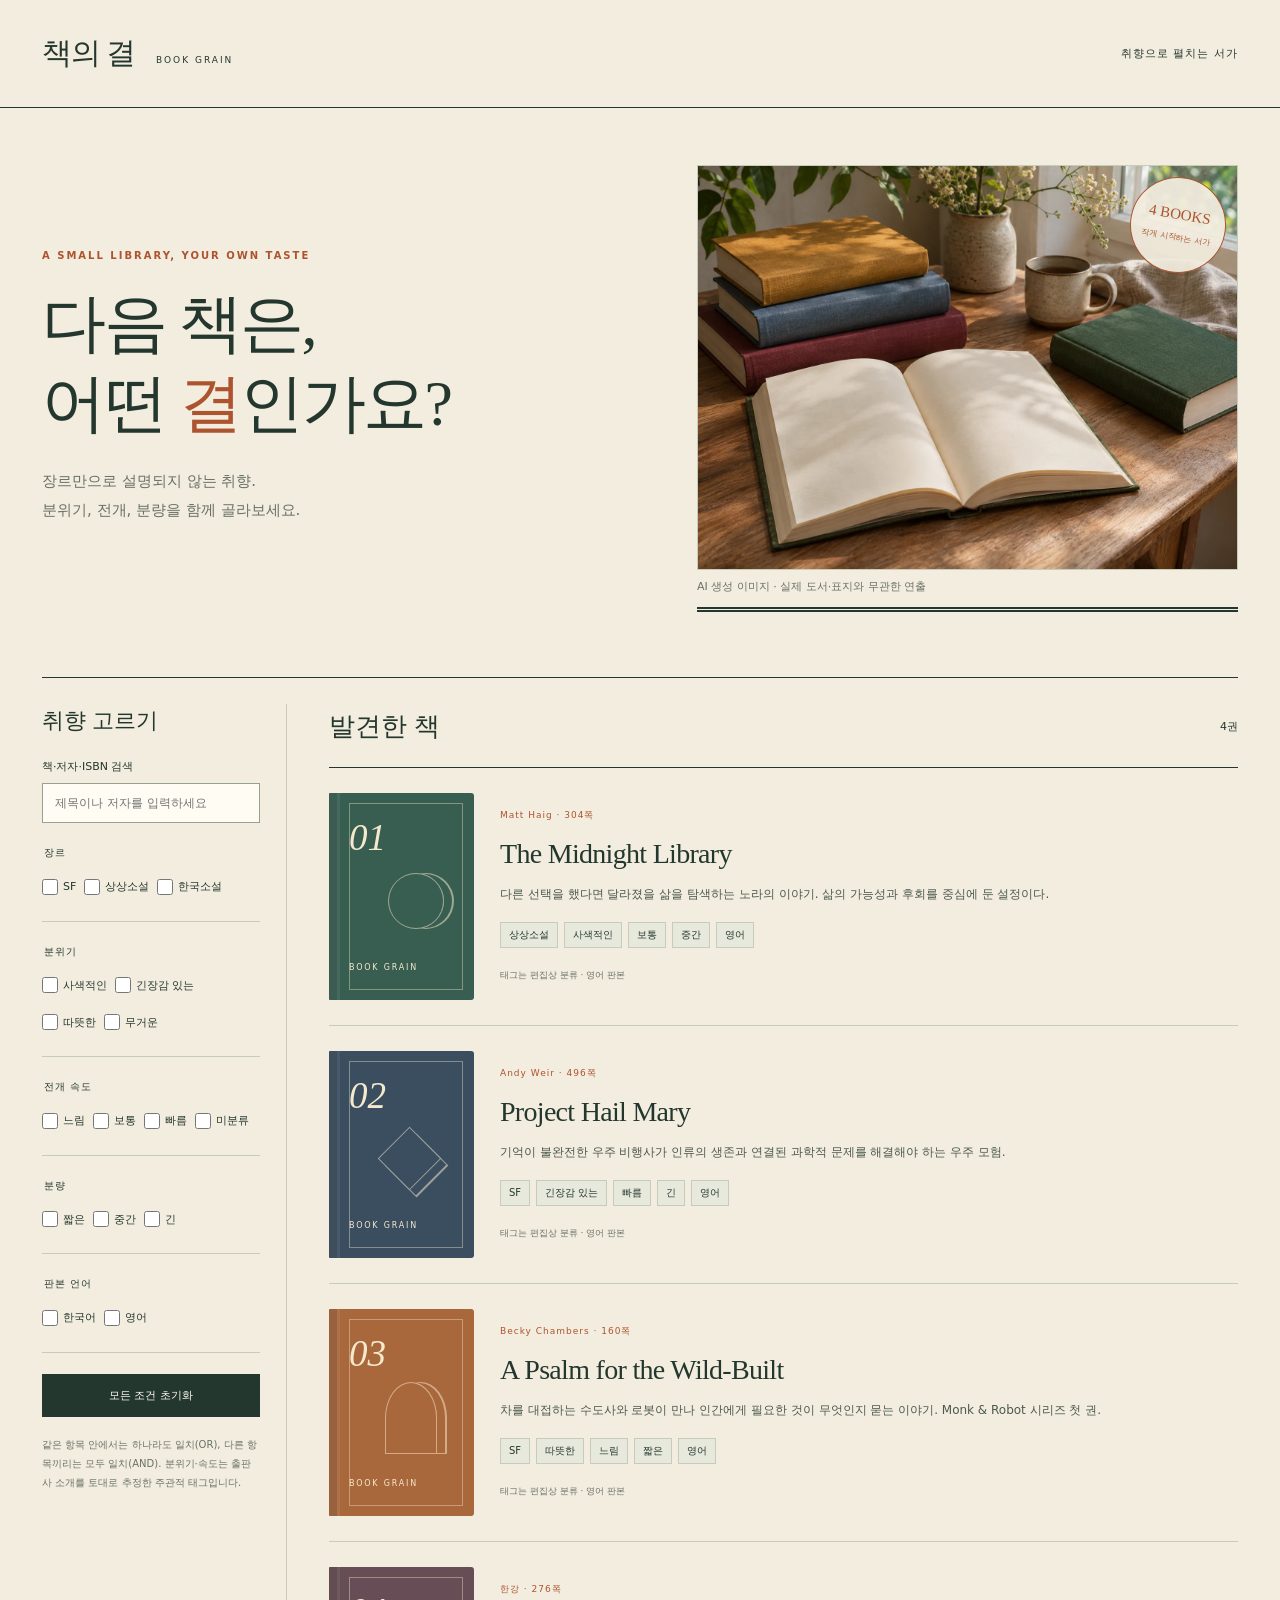
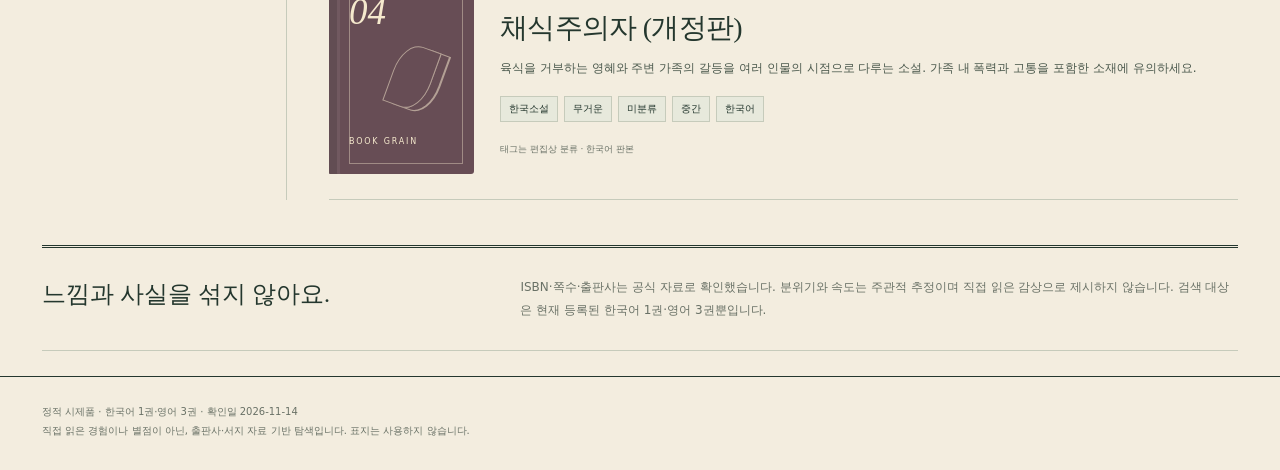
==== commit 3cbd8c49: "Add labeled AI-generated literary reading-desk hero photograph" ====
--- a/index.html
+++ b/index.html
@@ -1 +1 @@
-<!doctype html><html lang="ko"><head><meta charset="utf-8"><meta name="robots" content="noindex,nofollow"><meta name="viewport" content="width=device-width, initial-scale=1"><meta name="description" content="장르와 분위기를 함께 골라 찾는 작은 책 탐색 도서관. 공식 서지정보와 주관적 태그를 구분합니다."><title>취향으로 찾는 책 · 책의 결</title><link rel="stylesheet" href="./theme-v3.css"></head><body><a class="skip" href="#main">본문으로</a><header><a class="brand" href="./index.html">책의 결 <small>BOOK GRAIN</small></a><span>취향으로 펼치는 서가</span></header><main id="main"><section class="hero"><div class="hero-copy"><p class="eyebrow">A SMALL LIBRARY, YOUR OWN TASTE</p><h1>다음 책은,<br>어떤 <em>결</em>인가요?</h1><p class="lead">장르만으로 설명되지 않는 취향.<br>분위기, 전개, 분량을 함께 골라보세요.</p></div><div class="shelf-art"><svg class="theme-art" viewBox="0 0 420 260" aria-hidden="true" xmlns="http://www.w3.org/2000/svg"><g stroke="#f3eddf" stroke-width="1"><path d="M12 39h63v213H12z" fill="#385e51"/><path d="M21 51h44v187H21z" fill="none"/><path d="M81 77h49v175H81z" fill="#ad6e45"/><path d="M89 89h33v151H89z" fill="none"/><path d="M136 20h72v232h-72z" fill="#435b6b"/><path d="M146 33h52v205h-52z" fill="none"/><path d="m216 60 51-9 34 193-51 9z" fill="#72525c"/><path d="m225 72 34-6 29 168-34 6z" fill="none"/><path d="M306 108h47v144h-47z" fill="#808a67"/><path d="M315 119h29v121h-29z" fill="none"/></g><g fill="#f3eddf" font-family="Georgia,serif" font-size="19"><text x="30" y="93">01</text><text x="93" y="132">02</text><text x="159" y="74">03</text><text x="233" y="112" transform="rotate(-10 233 112)">04</text></g><g fill="none" stroke="#f3eddf" stroke-width="1"><circle cx="43" cy="155" r="14"/><path d="m105 169 10 13-10 13-10-13zM158 141h28v33h-28zM246 161l13-12 13 12-13 12zM329 168v35m-9-18h18"/></g><path d="M0 253h420" stroke="#24372e"/></svg><div class="seal">4 BOOKS<br><small>작게 시작하는 서가</small></div></div></section><section class="workspace"><aside><h2>취향 고르기</h2><label class="searchlabel" for="q">책·저자·ISBN 검색</label><input id="q" type="search" placeholder="제목이나 저자를 입력하세요"><fieldset><legend>장르</legend><label><input type="checkbox" value="SF" name="genre"><span>SF</span></label><label><input type="checkbox" value="상상소설" name="genre"><span>상상소설</span></label><label><input type="checkbox" value="한국소설" name="genre"><span>한국소설</span></label></fieldset><fieldset><legend>분위기</legend><label><input type="checkbox" value="사색적인" name="mood"><span>사색적인</span></label><label><input type="checkbox" value="긴장감 있는" name="mood"><span>긴장감 있는</span></label><label><input type="checkbox" value="따뜻한" name="mood"><span>따뜻한</span></label><label><input type="checkbox" value="무거운" name="mood"><span>무거운</span></label></fieldset><fieldset><legend>전개 속도</legend><label><input type="checkbox" value="느림" name="pace"><span>느림</span></label><label><input type="checkbox" value="보통" name="pace"><span>보통</span></label><label><input type="checkbox" value="빠름" name="pace"><span>빠름</span></label><label><input type="checkbox" value="미분류" name="pace"><span>미분류</span></label></fieldset><fieldset><legend>분량</legend><label><input type="checkbox" value="짧은" name="length"><span>짧은</span></label><label><input type="checkbox" value="중간" name="length"><span>중간</span></label><label><input type="checkbox" value="긴" name="length"><span>긴</span></label></fieldset><fieldset><legend>판본 언어</legend><label><input type="checkbox" value="한국어" name="language"><span>한국어</span></label><label><input type="checkbox" value="영어" name="language"><span>영어</span></label></fieldset><button id="reset" type="button">모든 조건 초기화</button><p class="hint">같은 항목 안에서는 하나라도 일치(OR), 다른 항목끼리는 모두 일치(AND). 분위기·속도는 출판사 소개를 토대로 추정한 주관적 태그입니다.</p></aside><section class="results" aria-label="도서 목록"><div class="resulthead"><h2>발견한 책</h2><p id="count" role="status" aria-live="polite">4권</p></div><div id="empty" hidden>조건에 맞는 책이 없습니다. 태그를 줄이거나 초기화해 보세요.</div><div class="grid"><article class="card" data-search="The Midnight Library Matt Haig 9780525559498 상상소설 사색적인 보통 중간 영어" data-tags="상상소설|사색적인|보통|중간|영어"><div class="art art0" aria-hidden="true"><span>01</span><i>BOOK GRAIN</i></div><div class="cardbody"><p class="eyebrow">Matt Haig · 304쪽</p><h2><a href="books/midnight/index.html">The Midnight Library</a></h2><p>다른 선택을 했다면 달라졌을 삶을 탐색하는 노라의 이야기. 삶의 가능성과 후회를 중심에 둔 설정이다.</p><div class="tags"><span>상상소설</span><span>사색적인</span><span>보통</span><span>중간</span><span>영어</span></div><small>태그는 편집상 분류 · 영어 판본</small></div></article><article class="card" data-search="Project Hail Mary Andy Weir 9781529157468 SF 긴장감 있는 빠름 긴 영어" data-tags="SF|긴장감 있는|빠름|긴|영어"><div class="art art1" aria-hidden="true"><span>02</span><i>BOOK GRAIN</i></div><div class="cardbody"><p class="eyebrow">Andy Weir · 496쪽</p><h2><a href="books/hail-mary/index.html">Project Hail Mary</a></h2><p>기억이 불완전한 우주 비행사가 인류의 생존과 연결된 과학적 문제를 해결해야 하는 우주 모험.</p><div class="tags"><span>SF</span><span>긴장감 있는</span><span>빠름</span><span>긴</span><span>영어</span></div><small>태그는 편집상 분류 · 영어 판본</small></div></article><article class="card" data-search="A Psalm for the Wild-Built Becky Chambers 9781250236210 SF 따뜻한 느림 짧은 영어" data-tags="SF|따뜻한|느림|짧은|영어"><div class="art art2" aria-hidden="true"><span>03</span><i>BOOK GRAIN</i></div><div class="cardbody"><p class="eyebrow">Becky Chambers · 160쪽</p><h2><a href="books/psalm/index.html">A Psalm for the Wild-Built</a></h2><p>차를 대접하는 수도사와 로봇이 만나 인간에게 필요한 것이 무엇인지 묻는 이야기. Monk & Robot 시리즈 첫 권.</p><div class="tags"><span>SF</span><span>따뜻한</span><span>느림</span><span>짧은</span><span>영어</span></div><small>태그는 편집상 분류 · 영어 판본</small></div></article><article class="card" data-search="채식주의자 (개정판) 한강 9788936434595 한국소설 무거운 미분류 중간 한국어" data-tags="한국소설|무거운|미분류|중간|한국어"><div class="art art3" aria-hidden="true"><span>04</span><i>BOOK GRAIN</i></div><div class="cardbody"><p class="eyebrow">한강 · 276쪽</p><h2><a href="books/vegetarian/index.html">채식주의자 (개정판)</a></h2><p>육식을 거부하는 영혜와 주변 가족의 갈등을 여러 인물의 시점으로 다루는 소설. 가족 내 폭력과 고통을 포함한 소재에 유의하세요.</p><div class="tags"><span>한국소설</span><span>무거운</span><span>미분류</span><span>중간</span><span>한국어</span></div><small>태그는 편집상 분류 · 한국어 판본</small></div></article></div></section></section><section class="note"><h2>느낌과 사실을 섞지 않아요.</h2><p>ISBN·쪽수·출판사는 공식 자료로 확인했습니다. 분위기와 속도는 주관적 추정이며 직접 읽은 감상으로 제시하지 않습니다. 검색 대상은 현재 등록된 한국어 1권·영어 3권뿐입니다.</p></section><noscript><p>자바스크립트가 꺼져 있어 필터는 작동하지 않습니다. 모든 책의 상세 링크는 이용할 수 있습니다.</p></noscript></main><footer>정적 시제품 · 한국어 1권·영어 3권 · 확인일 2026-11-14<br>직접 읽은 경험이나 별점이 아닌, 출판사·서지 자료 기반 탐색입니다. 표지는 사용하지 않습니다.</footer><script src="./app-v2.js" defer></script></body></html>+<!doctype html><html lang="ko"><head><meta charset="utf-8"><meta name="robots" content="noindex,nofollow"><meta name="viewport" content="width=device-width, initial-scale=1"><meta name="description" content="장르와 분위기를 함께 골라 찾는 작은 책 탐색 도서관. 공식 서지정보와 주관적 태그를 구분합니다."><title>취향으로 찾는 책 · 책의 결</title><link rel="stylesheet" href="./theme-v3.css"><link rel="stylesheet" href="./assets/hero-photo-v1.css"></head><body><a class="skip" href="#main">본문으로</a><header><a class="brand" href="./index.html">책의 결 <small>BOOK GRAIN</small></a><span>취향으로 펼치는 서가</span></header><main id="main"><section class="hero"><div class="hero-copy"><p class="eyebrow">A SMALL LIBRARY, YOUR OWN TASTE</p><h1>다음 책은,<br>어떤 <em>결</em>인가요?</h1><p class="lead">장르만으로 설명되지 않는 취향.<br>분위기, 전개, 분량을 함께 골라보세요.</p></div><div class="shelf-art"><figure class="ai-hero-photo"><img src="./assets/images/reading-desk-ai-v1.webp" alt="AI로 생성한, 글자 없는 천 표지 책과 빈 종이의 책이 놓인 독서 책상" width="1448" height="1086" decoding="async" fetchpriority="high"><figcaption>AI 생성 이미지 · 실제 도서·표지와 무관한 연출</figcaption></figure><svg class="theme-art" viewBox="0 0 420 260" aria-hidden="true" xmlns="http://www.w3.org/2000/svg"><g stroke="#f3eddf" stroke-width="1"><path d="M12 39h63v213H12z" fill="#385e51"/><path d="M21 51h44v187H21z" fill="none"/><path d="M81 77h49v175H81z" fill="#ad6e45"/><path d="M89 89h33v151H89z" fill="none"/><path d="M136 20h72v232h-72z" fill="#435b6b"/><path d="M146 33h52v205h-52z" fill="none"/><path d="m216 60 51-9 34 193-51 9z" fill="#72525c"/><path d="m225 72 34-6 29 168-34 6z" fill="none"/><path d="M306 108h47v144h-47z" fill="#808a67"/><path d="M315 119h29v121h-29z" fill="none"/></g><g fill="#f3eddf" font-family="Georgia,serif" font-size="19"><text x="30" y="93">01</text><text x="93" y="132">02</text><text x="159" y="74">03</text><text x="233" y="112" transform="rotate(-10 233 112)">04</text></g><g fill="none" stroke="#f3eddf" stroke-width="1"><circle cx="43" cy="155" r="14"/><path d="m105 169 10 13-10 13-10-13zM158 141h28v33h-28zM246 161l13-12 13 12-13 12zM329 168v35m-9-18h18"/></g><path d="M0 253h420" stroke="#24372e"/></svg><div class="seal">4 BOOKS<br><small>작게 시작하는 서가</small></div></div></section><section class="workspace"><aside><h2>취향 고르기</h2><label class="searchlabel" for="q">책·저자·ISBN 검색</label><input id="q" type="search" placeholder="제목이나 저자를 입력하세요"><fieldset><legend>장르</legend><label><input type="checkbox" value="SF" name="genre"><span>SF</span></label><label><input type="checkbox" value="상상소설" name="genre"><span>상상소설</span></label><label><input type="checkbox" value="한국소설" name="genre"><span>한국소설</span></label></fieldset><fieldset><legend>분위기</legend><label><input type="checkbox" value="사색적인" name="mood"><span>사색적인</span></label><label><input type="checkbox" value="긴장감 있는" name="mood"><span>긴장감 있는</span></label><label><input type="checkbox" value="따뜻한" name="mood"><span>따뜻한</span></label><label><input type="checkbox" value="무거운" name="mood"><span>무거운</span></label></fieldset><fieldset><legend>전개 속도</legend><label><input type="checkbox" value="느림" name="pace"><span>느림</span></label><label><input type="checkbox" value="보통" name="pace"><span>보통</span></label><label><input type="checkbox" value="빠름" name="pace"><span>빠름</span></label><label><input type="checkbox" value="미분류" name="pace"><span>미분류</span></label></fieldset><fieldset><legend>분량</legend><label><input type="checkbox" value="짧은" name="length"><span>짧은</span></label><label><input type="checkbox" value="중간" name="length"><span>중간</span></label><label><input type="checkbox" value="긴" name="length"><span>긴</span></label></fieldset><fieldset><legend>판본 언어</legend><label><input type="checkbox" value="한국어" name="language"><span>한국어</span></label><label><input type="checkbox" value="영어" name="language"><span>영어</span></label></fieldset><button id="reset" type="button">모든 조건 초기화</button><p class="hint">같은 항목 안에서는 하나라도 일치(OR), 다른 항목끼리는 모두 일치(AND). 분위기·속도는 출판사 소개를 토대로 추정한 주관적 태그입니다.</p></aside><section class="results" aria-label="도서 목록"><div class="resulthead"><h2>발견한 책</h2><p id="count" role="status" aria-live="polite">4권</p></div><div id="empty" hidden>조건에 맞는 책이 없습니다. 태그를 줄이거나 초기화해 보세요.</div><div class="grid"><article class="card" data-search="The Midnight Library Matt Haig 9780525559498 상상소설 사색적인 보통 중간 영어" data-tags="상상소설|사색적인|보통|중간|영어"><div class="art art0" aria-hidden="true"><span>01</span><i>BOOK GRAIN</i></div><div class="cardbody"><p class="eyebrow">Matt Haig · 304쪽</p><h2><a href="books/midnight/index.html">The Midnight Library</a></h2><p>다른 선택을 했다면 달라졌을 삶을 탐색하는 노라의 이야기. 삶의 가능성과 후회를 중심에 둔 설정이다.</p><div class="tags"><span>상상소설</span><span>사색적인</span><span>보통</span><span>중간</span><span>영어</span></div><small>태그는 편집상 분류 · 영어 판본</small></div></article><article class="card" data-search="Project Hail Mary Andy Weir 9781529157468 SF 긴장감 있는 빠름 긴 영어" data-tags="SF|긴장감 있는|빠름|긴|영어"><div class="art art1" aria-hidden="true"><span>02</span><i>BOOK GRAIN</i></div><div class="cardbody"><p class="eyebrow">Andy Weir · 496쪽</p><h2><a href="books/hail-mary/index.html">Project Hail Mary</a></h2><p>기억이 불완전한 우주 비행사가 인류의 생존과 연결된 과학적 문제를 해결해야 하는 우주 모험.</p><div class="tags"><span>SF</span><span>긴장감 있는</span><span>빠름</span><span>긴</span><span>영어</span></div><small>태그는 편집상 분류 · 영어 판본</small></div></article><article class="card" data-search="A Psalm for the Wild-Built Becky Chambers 9781250236210 SF 따뜻한 느림 짧은 영어" data-tags="SF|따뜻한|느림|짧은|영어"><div class="art art2" aria-hidden="true"><span>03</span><i>BOOK GRAIN</i></div><div class="cardbody"><p class="eyebrow">Becky Chambers · 160쪽</p><h2><a href="books/psalm/index.html">A Psalm for the Wild-Built</a></h2><p>차를 대접하는 수도사와 로봇이 만나 인간에게 필요한 것이 무엇인지 묻는 이야기. Monk & Robot 시리즈 첫 권.</p><div class="tags"><span>SF</span><span>따뜻한</span><span>느림</span><span>짧은</span><span>영어</span></div><small>태그는 편집상 분류 · 영어 판본</small></div></article><article class="card" data-search="채식주의자 (개정판) 한강 9788936434595 한국소설 무거운 미분류 중간 한국어" data-tags="한국소설|무거운|미분류|중간|한국어"><div class="art art3" aria-hidden="true"><span>04</span><i>BOOK GRAIN</i></div><div class="cardbody"><p class="eyebrow">한강 · 276쪽</p><h2><a href="books/vegetarian/index.html">채식주의자 (개정판)</a></h2><p>육식을 거부하는 영혜와 주변 가족의 갈등을 여러 인물의 시점으로 다루는 소설. 가족 내 폭력과 고통을 포함한 소재에 유의하세요.</p><div class="tags"><span>한국소설</span><span>무거운</span><span>미분류</span><span>중간</span><span>한국어</span></div><small>태그는 편집상 분류 · 한국어 판본</small></div></article></div></section></section><section class="note"><h2>느낌과 사실을 섞지 않아요.</h2><p>ISBN·쪽수·출판사는 공식 자료로 확인했습니다. 분위기와 속도는 주관적 추정이며 직접 읽은 감상으로 제시하지 않습니다. 검색 대상은 현재 등록된 한국어 1권·영어 3권뿐입니다.</p></section><noscript><p>자바스크립트가 꺼져 있어 필터는 작동하지 않습니다. 모든 책의 상세 링크는 이용할 수 있습니다.</p></noscript></main><footer>정적 시제품 · 한국어 1권·영어 3권 · 확인일 2026-11-14<br>직접 읽은 경험이나 별점이 아닌, 출판사·서지 자료 기반 탐색입니다. 표지는 사용하지 않습니다.</footer><script src="./app-v2.js" defer></script></body></html>
--- a/assets/hero-photo-v1.css
+++ b/assets/hero-photo-v1.css
@@ -0,0 +1,2 @@
+/* AI-generated conceptual hero photograph; existing theme remains unchanged. */
+.shelf-art>.theme-art{display:none}.shelf-art{padding-top:0}.ai-hero-photo{margin:0;width:100%}.ai-hero-photo img{display:block;width:100%;height:auto;aspect-ratio:4/3;border:1px solid #c6cbbb}.ai-hero-photo figcaption{font:11px/1.7 system-ui,sans-serif;color:#697166;padding:8px 0 10px}.shelf-art .seal{top:12px;right:12px;background:#f3eddfed}@media(max-width:650px){.shelf-art{height:auto;padding:0}.ai-hero-photo img{max-height:none}.shelf-art .seal{top:10px;right:10px}.ai-hero-photo figcaption{font-size:11px}}
